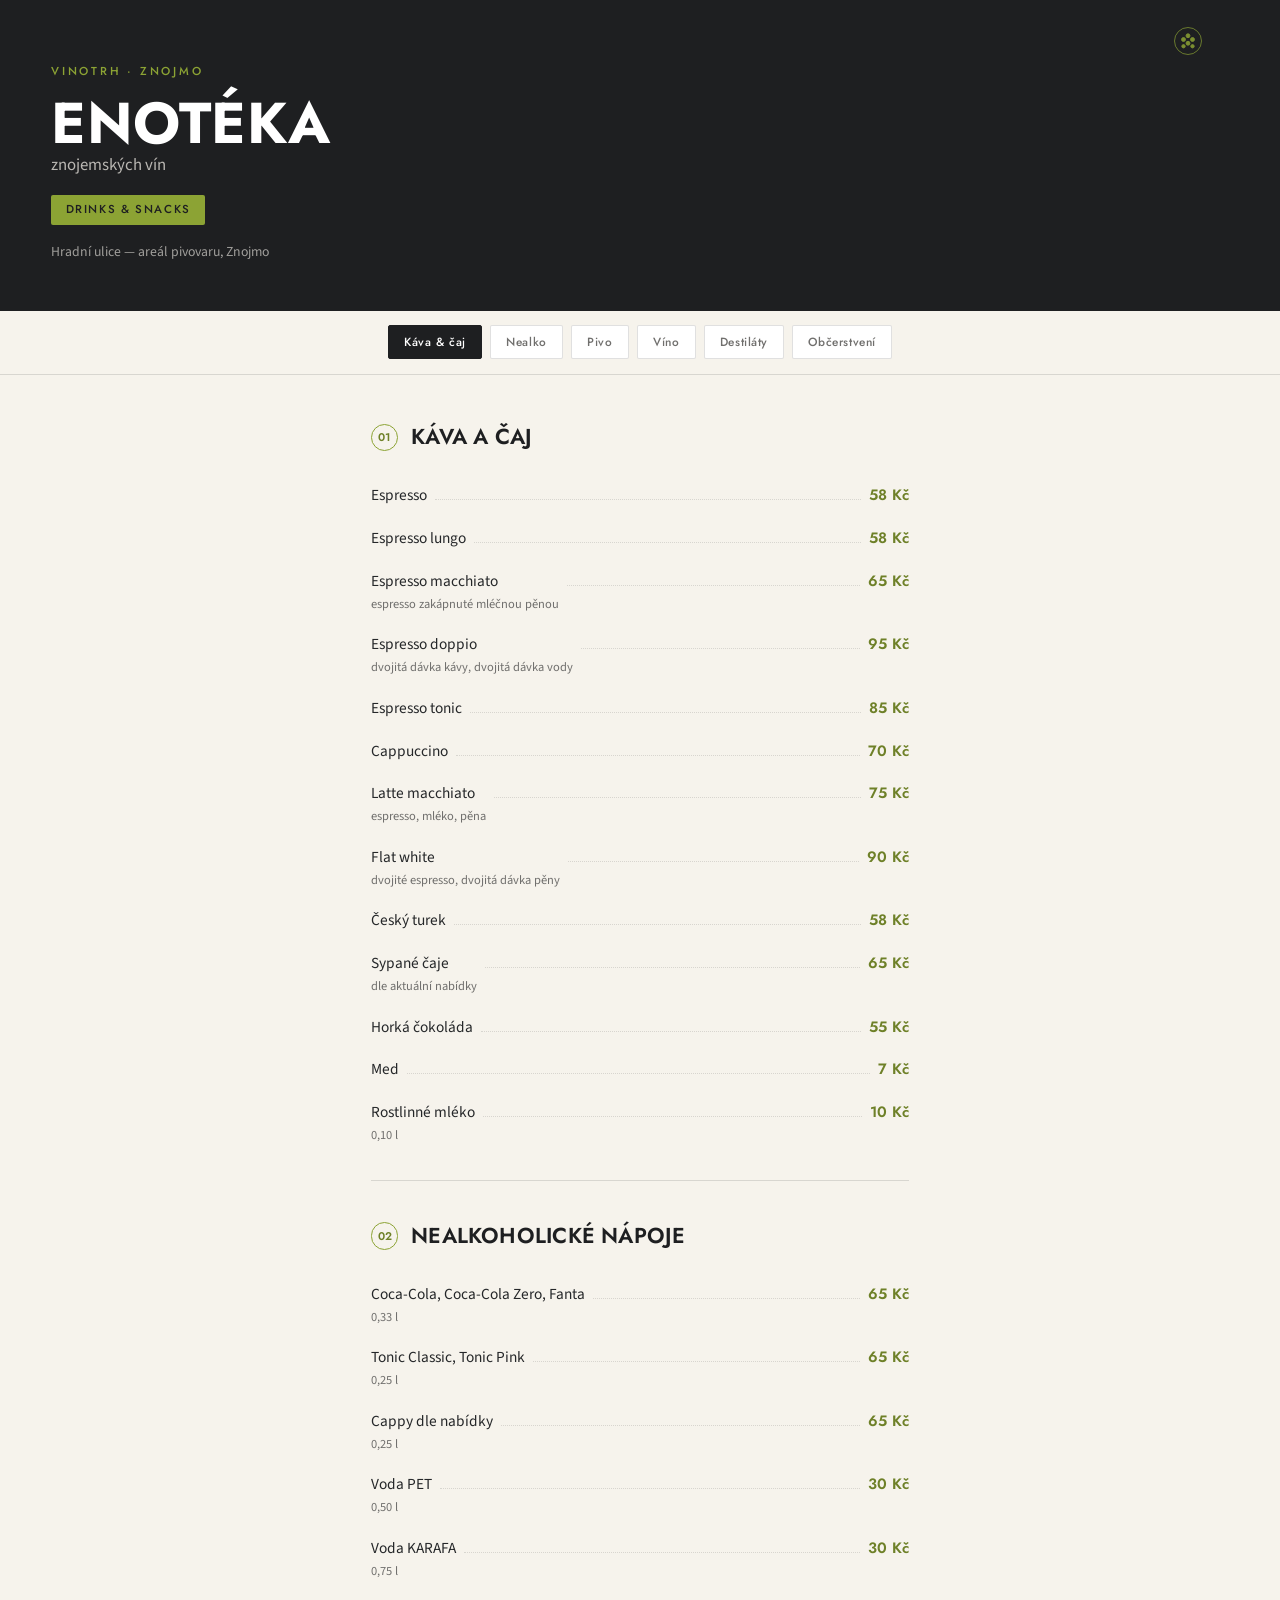
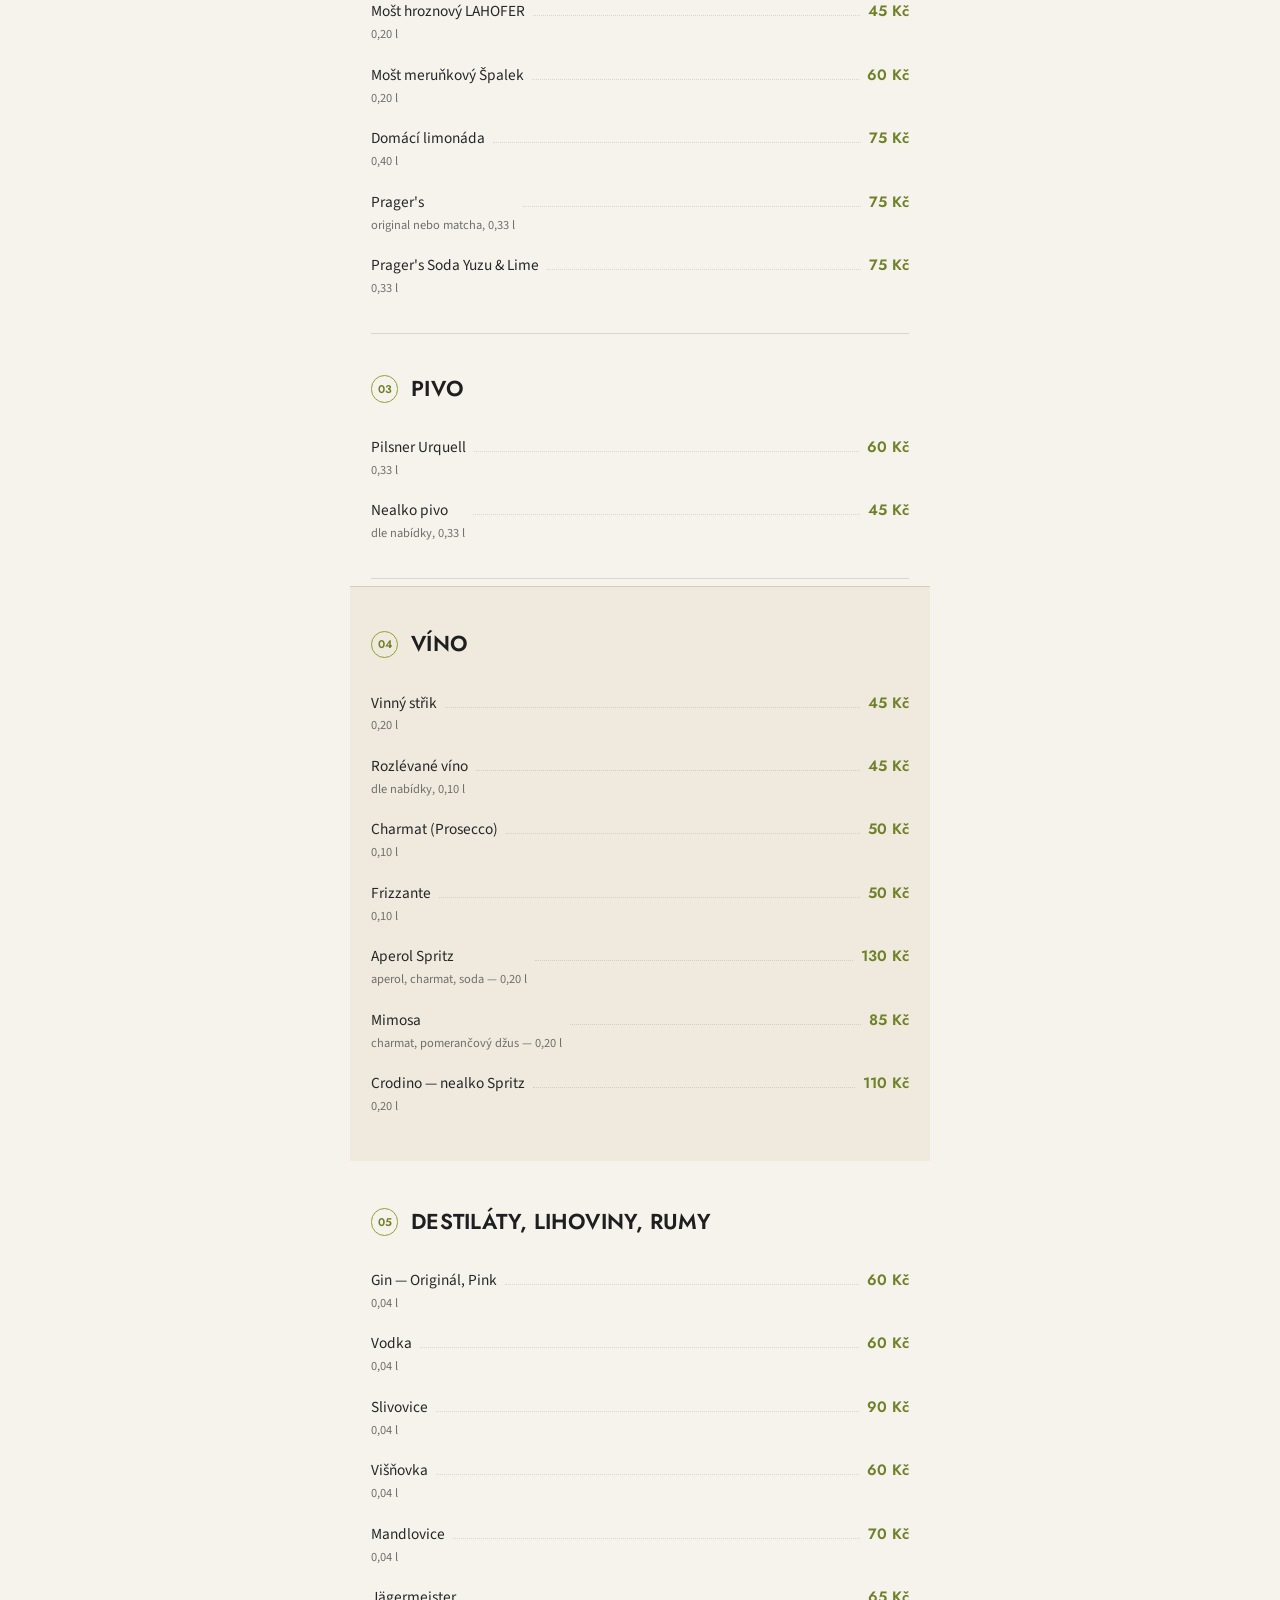
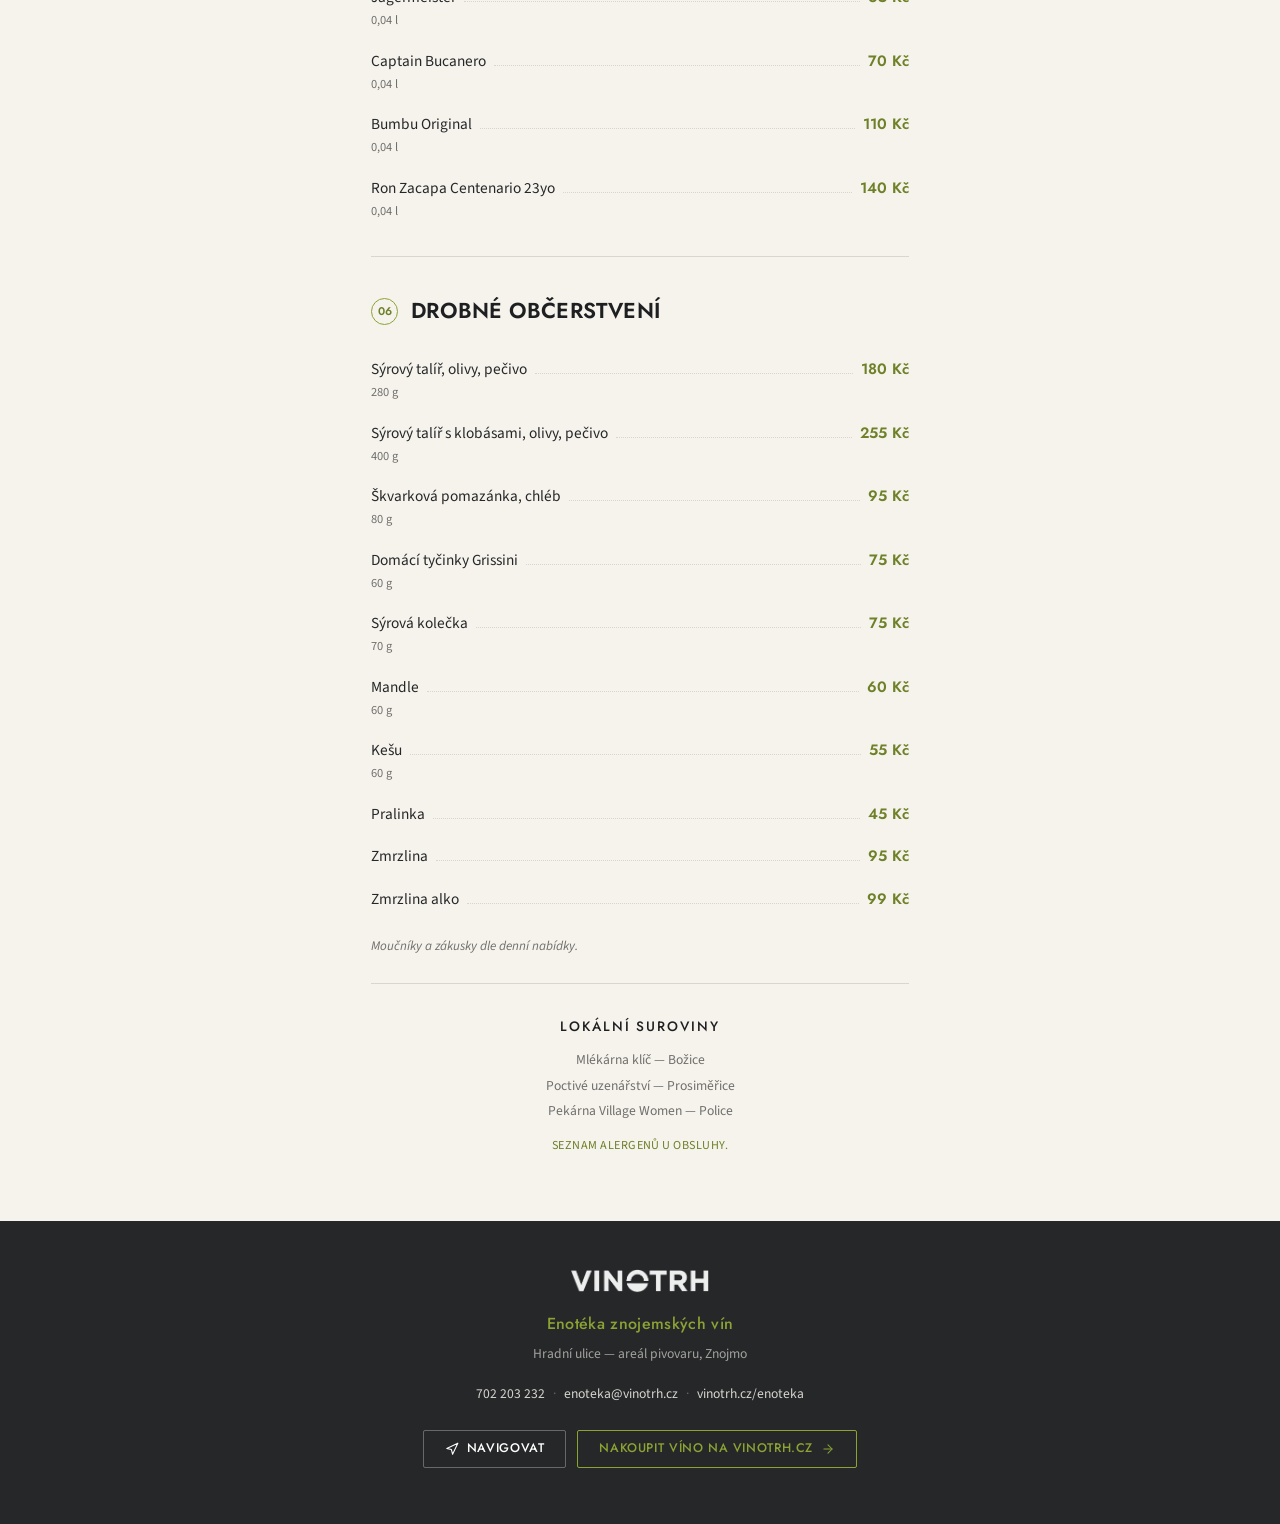
==== index.html @ 93ed8f43 "Initial commit — Enotéka znojemských vín digital menu Mobile-first QR-code menu page for Enotéka zno" ====
<!DOCTYPE html>
<html lang="cs">
<head>
  <meta charset="UTF-8" />
  <meta name="viewport" content="width=device-width, initial-scale=1.0, viewport-fit=cover" />
  <title>Enotéka znojemských vín — Nápojový lístek</title>
  <meta name="description" content="Digitální nápojový lístek Enotéky znojemských vín — Hradní ulice, areál pivovaru, Znojmo. Káva, víno, pivo, destiláty a drobné občerstvení." />
  <meta name="theme-color" content="#3D1A1A" />

  <link rel="preconnect" href="https://fonts.googleapis.com" />
  <link rel="preconnect" href="https://fonts.gstatic.com" crossorigin />
  <link href="https://fonts.googleapis.com/css2?family=Jost:wght@400;500;600;700&family=Source+Sans+3:wght@400;600;700&display=swap" rel="stylesheet" />

  <link rel="stylesheet" href="assets/css/style.css" />
</head>

<body>

  <!-- HEADER -->
  <header class="menu-header">
    <div class="menu-header__inner">
      <p class="menu-header__eyebrow">Vinotrh · Znojmo</p>
      <h1 class="menu-header__title">Enotéka<small>znojemských vín</small></h1>
      <span class="menu-header__tag">Drinks &amp; Snacks</span>
      <p class="menu-header__place">Hradní ulice — areál pivovaru, Znojmo</p>
    </div>
    <svg class="menu-header__mark" viewBox="0 0 40 40" aria-hidden="true">
      <circle cx="20" cy="20" r="18"/>
      <circle class="berry" cx="20" cy="13" r="2.6"/>
      <circle class="berry" cx="14" cy="18" r="2.6"/>
      <circle class="berry" cx="26" cy="18" r="2.6"/>
      <circle class="berry" cx="20" cy="23" r="2.6"/>
      <circle class="berry" cx="14" cy="27" r="2.2"/>
      <circle class="berry" cx="26" cy="27" r="2.2"/>
    </svg>
  </header>

  <!-- QUICK NAV -->
  <div class="quicknav-wrap">
    <nav class="quicknav" id="quicknav" aria-label="Kategorie lístku">
      <a href="#kava">Káva &amp; čaj</a>
      <a href="#nealko">Nealko</a>
      <a href="#pivo">Pivo</a>
      <a href="#vino">Víno</a>
      <a href="#destilaty">Destiláty</a>
      <a href="#obcerstveni">Občerstvení</a>
    </nav>
  </div>

  <main class="menu-main">

    <!-- KÁVA A ČAJ -->
    <section class="menu-cat" id="kava">
      <h2 class="menu-cat__title"><span class="menu-cat__num">01</span>Káva a čaj</h2>
      <ul class="menu-list">
        <li class="menu-item">
          <span class="menu-item__name">Espresso</span>
          <span class="menu-item__dots"></span>
          <span class="menu-item__price">58 Kč</span>
        </li>
        <li class="menu-item">
          <span class="menu-item__name">Espresso lungo</span>
          <span class="menu-item__dots"></span>
          <span class="menu-item__price">58 Kč</span>
        </li>
        <li class="menu-item">
          <span class="menu-item__name">Espresso macchiato<em>espresso zakápnuté mléčnou pěnou</em></span>
          <span class="menu-item__dots"></span>
          <span class="menu-item__price">65 Kč</span>
        </li>
        <li class="menu-item">
          <span class="menu-item__name">Espresso doppio<em>dvojitá dávka kávy, dvojitá dávka vody</em></span>
          <span class="menu-item__dots"></span>
          <span class="menu-item__price">95 Kč</span>
        </li>
        <li class="menu-item">
          <span class="menu-item__name">Espresso tonic</span>
          <span class="menu-item__dots"></span>
          <span class="menu-item__price">85 Kč</span>
        </li>
        <li class="menu-item">
          <span class="menu-item__name">Cappuccino</span>
          <span class="menu-item__dots"></span>
          <span class="menu-item__price">70 Kč</span>
        </li>
        <li class="menu-item">
          <span class="menu-item__name">Latte macchiato<em>espresso, mléko, pěna</em></span>
          <span class="menu-item__dots"></span>
          <span class="menu-item__price">75 Kč</span>
        </li>
        <li class="menu-item">
          <span class="menu-item__name">Flat white<em>dvojité espresso, dvojitá dávka pěny</em></span>
          <span class="menu-item__dots"></span>
          <span class="menu-item__price">90 Kč</span>
        </li>
        <li class="menu-item">
          <span class="menu-item__name">Český turek</span>
          <span class="menu-item__dots"></span>
          <span class="menu-item__price">58 Kč</span>
        </li>
        <li class="menu-item">
          <span class="menu-item__name">Sypané čaje <em>dle aktuální nabídky</em></span>
          <span class="menu-item__dots"></span>
          <span class="menu-item__price">65 Kč</span>
        </li>
        <li class="menu-item">
          <span class="menu-item__name">Horká čokoláda</span>
          <span class="menu-item__dots"></span>
          <span class="menu-item__price">55 Kč</span>
        </li>
        <li class="menu-item">
          <span class="menu-item__name">Med</span>
          <span class="menu-item__dots"></span>
          <span class="menu-item__price">7 Kč</span>
        </li>
        <li class="menu-item">
          <span class="menu-item__name">Rostlinné mléko <em>0,10 l</em></span>
          <span class="menu-item__dots"></span>
          <span class="menu-item__price">10 Kč</span>
        </li>
      </ul>
    </section>

    <!-- NEALKOHOLICKÉ NÁPOJE -->
    <section class="menu-cat" id="nealko">
      <h2 class="menu-cat__title"><span class="menu-cat__num">02</span>Nealkoholické nápoje</h2>
      <ul class="menu-list">
        <li class="menu-item">
          <span class="menu-item__name">Coca-Cola, Coca-Cola Zero, Fanta <em>0,33 l</em></span>
          <span class="menu-item__dots"></span>
          <span class="menu-item__price">65 Kč</span>
        </li>
        <li class="menu-item">
          <span class="menu-item__name">Tonic Classic, Tonic Pink <em>0,25 l</em></span>
          <span class="menu-item__dots"></span>
          <span class="menu-item__price">65 Kč</span>
        </li>
        <li class="menu-item">
          <span class="menu-item__name">Cappy dle nabídky <em>0,25 l</em></span>
          <span class="menu-item__dots"></span>
          <span class="menu-item__price">65 Kč</span>
        </li>
        <li class="menu-item">
          <span class="menu-item__name">Voda PET <em>0,50 l</em></span>
          <span class="menu-item__dots"></span>
          <span class="menu-item__price">30 Kč</span>
        </li>
        <li class="menu-item">
          <span class="menu-item__name">Voda KARAFA <em>0,75 l</em></span>
          <span class="menu-item__dots"></span>
          <span class="menu-item__price">30 Kč</span>
        </li>
        <li class="menu-item">
          <span class="menu-item__name">Mošt hroznový LAHOFER <em>0,20 l</em></span>
          <span class="menu-item__dots"></span>
          <span class="menu-item__price">45 Kč</span>
        </li>
        <li class="menu-item">
          <span class="menu-item__name">Mošt meruňkový Špalek <em>0,20 l</em></span>
          <span class="menu-item__dots"></span>
          <span class="menu-item__price">60 Kč</span>
        </li>
        <li class="menu-item">
          <span class="menu-item__name">Domácí limonáda <em>0,40 l</em></span>
          <span class="menu-item__dots"></span>
          <span class="menu-item__price">75 Kč</span>
        </li>
        <li class="menu-item">
          <span class="menu-item__name">Prager's <em>original nebo matcha, 0,33 l</em></span>
          <span class="menu-item__dots"></span>
          <span class="menu-item__price">75 Kč</span>
        </li>
        <li class="menu-item">
          <span class="menu-item__name">Prager's Soda Yuzu &amp; Lime <em>0,33 l</em></span>
          <span class="menu-item__dots"></span>
          <span class="menu-item__price">75 Kč</span>
        </li>
      </ul>
    </section>

    <!-- PIVO -->
    <section class="menu-cat" id="pivo">
      <h2 class="menu-cat__title"><span class="menu-cat__num">03</span>Pivo</h2>
      <ul class="menu-list">
        <li class="menu-item">
          <span class="menu-item__name">Pilsner Urquell <em>0,33 l</em></span>
          <span class="menu-item__dots"></span>
          <span class="menu-item__price">60 Kč</span>
        </li>
        <li class="menu-item">
          <span class="menu-item__name">Nealko pivo <em>dle nabídky, 0,33 l</em></span>
          <span class="menu-item__dots"></span>
          <span class="menu-item__price">45 Kč</span>
        </li>
      </ul>
    </section>

    <!-- VÍNO -->
    <section class="menu-cat menu-cat--wine" id="vino">
      <h2 class="menu-cat__title"><span class="menu-cat__num">04</span>Víno</h2>
      <ul class="menu-list">
        <li class="menu-item">
          <span class="menu-item__name">Vinný střik <em>0,20 l</em></span>
          <span class="menu-item__dots"></span>
          <span class="menu-item__price">45 Kč</span>
        </li>
        <li class="menu-item">
          <span class="menu-item__name">Rozlévané víno <em>dle nabídky, 0,10 l</em></span>
          <span class="menu-item__dots"></span>
          <span class="menu-item__price">45 Kč</span>
        </li>
        <li class="menu-item">
          <span class="menu-item__name">Charmat (Prosecco) <em>0,10 l</em></span>
          <span class="menu-item__dots"></span>
          <span class="menu-item__price">50 Kč</span>
        </li>
        <li class="menu-item">
          <span class="menu-item__name">Frizzante <em>0,10 l</em></span>
          <span class="menu-item__dots"></span>
          <span class="menu-item__price">50 Kč</span>
        </li>
        <li class="menu-item">
          <span class="menu-item__name">Aperol Spritz <em>aperol, charmat, soda — 0,20 l</em></span>
          <span class="menu-item__dots"></span>
          <span class="menu-item__price">130 Kč</span>
        </li>
        <li class="menu-item">
          <span class="menu-item__name">Mimosa <em>charmat, pomerančový džus — 0,20 l</em></span>
          <span class="menu-item__dots"></span>
          <span class="menu-item__price">85 Kč</span>
        </li>
        <li class="menu-item">
          <span class="menu-item__name">Crodino — nealko Spritz <em>0,20 l</em></span>
          <span class="menu-item__dots"></span>
          <span class="menu-item__price">110 Kč</span>
        </li>
      </ul>
    </section>

    <!-- DESTILÁTY -->
    <section class="menu-cat" id="destilaty">
      <h2 class="menu-cat__title"><span class="menu-cat__num">05</span>Destiláty, lihoviny, rumy</h2>
      <ul class="menu-list">
        <li class="menu-item">
          <span class="menu-item__name">Gin — Originál, Pink <em>0,04 l</em></span>
          <span class="menu-item__dots"></span>
          <span class="menu-item__price">60 Kč</span>
        </li>
        <li class="menu-item">
          <span class="menu-item__name">Vodka <em>0,04 l</em></span>
          <span class="menu-item__dots"></span>
          <span class="menu-item__price">60 Kč</span>
        </li>
        <li class="menu-item">
          <span class="menu-item__name">Slivovice <em>0,04 l</em></span>
          <span class="menu-item__dots"></span>
          <span class="menu-item__price">90 Kč</span>
        </li>
        <li class="menu-item">
          <span class="menu-item__name">Višňovka <em>0,04 l</em></span>
          <span class="menu-item__dots"></span>
          <span class="menu-item__price">60 Kč</span>
        </li>
        <li class="menu-item">
          <span class="menu-item__name">Mandlovice <em>0,04 l</em></span>
          <span class="menu-item__dots"></span>
          <span class="menu-item__price">70 Kč</span>
        </li>
        <li class="menu-item">
          <span class="menu-item__name">Jägermeister <em>0,04 l</em></span>
          <span class="menu-item__dots"></span>
          <span class="menu-item__price">65 Kč</span>
        </li>
        <li class="menu-item">
          <span class="menu-item__name">Captain Bucanero <em>0,04 l</em></span>
          <span class="menu-item__dots"></span>
          <span class="menu-item__price">70 Kč</span>
        </li>
        <li class="menu-item">
          <span class="menu-item__name">Bumbu Original <em>0,04 l</em></span>
          <span class="menu-item__dots"></span>
          <span class="menu-item__price">110 Kč</span>
        </li>
        <li class="menu-item">
          <span class="menu-item__name">Ron Zacapa Centenario 23yo <em>0,04 l</em></span>
          <span class="menu-item__dots"></span>
          <span class="menu-item__price">140 Kč</span>
        </li>
      </ul>
    </section>

    <!-- DROBNÉ OBČERSTVENÍ -->
    <section class="menu-cat" id="obcerstveni">
      <h2 class="menu-cat__title"><span class="menu-cat__num">06</span>Drobné občerstvení</h2>
      <ul class="menu-list">
        <li class="menu-item">
          <span class="menu-item__name">Sýrový talíř, olivy, pečivo <em>280 g</em></span>
          <span class="menu-item__dots"></span>
          <span class="menu-item__price">180 Kč</span>
        </li>
        <li class="menu-item">
          <span class="menu-item__name">Sýrový talíř s klobásami, olivy, pečivo <em>400 g</em></span>
          <span class="menu-item__dots"></span>
          <span class="menu-item__price">255 Kč</span>
        </li>
        <li class="menu-item">
          <span class="menu-item__name">Škvarková pomazánka, chléb <em>80 g</em></span>
          <span class="menu-item__dots"></span>
          <span class="menu-item__price">95 Kč</span>
        </li>
        <li class="menu-item">
          <span class="menu-item__name">Domácí tyčinky Grissini <em>60 g</em></span>
          <span class="menu-item__dots"></span>
          <span class="menu-item__price">75 Kč</span>
        </li>
        <li class="menu-item">
          <span class="menu-item__name">Sýrová kolečka <em>70 g</em></span>
          <span class="menu-item__dots"></span>
          <span class="menu-item__price">75 Kč</span>
        </li>
        <li class="menu-item">
          <span class="menu-item__name">Mandle <em>60 g</em></span>
          <span class="menu-item__dots"></span>
          <span class="menu-item__price">60 Kč</span>
        </li>
        <li class="menu-item">
          <span class="menu-item__name">Kešu <em>60 g</em></span>
          <span class="menu-item__dots"></span>
          <span class="menu-item__price">55 Kč</span>
        </li>
        <li class="menu-item">
          <span class="menu-item__name">Pralinka</span>
          <span class="menu-item__dots"></span>
          <span class="menu-item__price">45 Kč</span>
        </li>
        <li class="menu-item">
          <span class="menu-item__name">Zmrzlina</span>
          <span class="menu-item__dots"></span>
          <span class="menu-item__price">95 Kč</span>
        </li>
        <li class="menu-item">
          <span class="menu-item__name">Zmrzlina alko</span>
          <span class="menu-item__dots"></span>
          <span class="menu-item__price">99 Kč</span>
        </li>
      </ul>
      <p class="menu-note">Moučníky a zákusky dle denní nabídky.</p>
    </section>

    <!-- LOKÁLNÍ SUROVINY -->
    <section class="menu-local">
      <h3>Lokální suroviny</h3>
      <ul>
        <li>Mlékárna klíč — Božice</li>
        <li>Poctivé uzenářství — Prosiměřice</li>
        <li>Pekárna Village Women — Police</li>
      </ul>
      <p class="menu-allergen">Seznam alergenů u obsluhy.</p>
    </section>

  </main>

  <!-- FOOTER -->
  <footer class="menu-footer">
    <a href="https://www.vinotrh.cz" target="_blank" rel="noopener" aria-label="Přejít na Vinotrh.cz">
      <img class="menu-footer__logo" src="assets/images/logo/vinotrh_logo.png" alt="Vinotrh" />
    </a>
    <p class="menu-footer__name">Enotéka znojemských vín</p>
    <address class="menu-footer__address">
      Hradní ulice — areál pivovaru, Znojmo
    </address>
    <div class="menu-footer__contact">
      <a href="tel:+420702203232">702 203 232</a>
      <span aria-hidden="true">·</span>
      <a href="mailto:enoteka@vinotrh.cz">enoteka@vinotrh.cz</a>
      <span aria-hidden="true">·</span>
      <a href="https://www.vinotrh.cz/enoteka" target="_blank" rel="noopener">vinotrh.cz/enoteka</a>
    </div>
    <div class="menu-footer__actions">
      <a class="menu-footer__nav" href="https://www.google.com/maps/dir/?api=1&destination=Hradn%C3%AD+ulice%2C+are%C3%A1l+pivovaru%2C+Znojmo" target="_blank" rel="noopener">
        <svg viewBox="0 0 24 24" fill="none" stroke="currentColor" stroke-width="1.8" stroke-linecap="round" stroke-linejoin="round" width="14" height="14">
          <polygon points="3 11 22 2 13 21 11 13 3 11"/>
        </svg>
        Navigovat
      </a>
      <a class="menu-footer__nav menu-footer__nav--ghost" href="https://www.vinotrh.cz" target="_blank" rel="noopener">
        Nakoupit víno na Vinotrh.cz
        <svg viewBox="0 0 24 24" fill="none" stroke="currentColor" stroke-width="1.8" stroke-linecap="round" stroke-linejoin="round" width="14" height="14">
          <line x1="5" y1="12" x2="19" y2="12"/>
          <polyline points="12 5 19 12 12 19"/>
        </svg>
      </a>
    </div>
  </footer>

  <script src="assets/js/main.js"></script>
</body>
</html>
---- assets/css/style.css ----
/* === ENOTÉKA ZNOJEMSKÝCH VÍN — Digitální nápojový lístek (QR menu) ===
   Paleta a typografie vychází z vinotrh.cz/enoteka: černá + krémová + olivová,
   wordmark font Jost (VINOTRH logo), tělový font Source Sans 3 (skutečný font webu). */

:root {
  --color-black:      #1E1F21;
  --color-black-soft: #252729;
  --color-olive:      #8CA334;
  --color-olive-dark: #6E8028;
  --color-cream:      #F6F3EC;
  --color-cream-deep: #EFEADD;
  --color-white:      #FFFFFF;
  --color-text:       #252729;
  --color-text-light: #706F6D;
  --color-rule:       rgba(37,39,41,0.14);

  --font-display: 'Jost', system-ui, sans-serif;
  --font-body:    'Source Sans 3', system-ui, sans-serif;
}

*, *::before, *::after { box-sizing: border-box; margin: 0; padding: 0; }

html { scroll-behavior: smooth; }

body {
  font-family: var(--font-body);
  color: var(--color-text);
  background: var(--color-cream);
  line-height: 1.5;
  -webkit-font-smoothing: antialiased;
  padding-bottom: env(safe-area-inset-bottom);
}

img { display: block; max-width: 100%; }
a { color: inherit; text-decoration: none; }

/* === HEADER === */
.menu-header {
  position: relative;
  background: var(--color-black);
  color: var(--color-cream);
  padding: 2.8rem 6% 2.4rem;
  overflow: hidden;
}

.menu-header__inner { position: relative; z-index: 1; max-width: 40rem; }

.menu-header__eyebrow {
  display: inline-flex;
  align-items: center;
  gap: 0.5rem;
  font-family: var(--font-display);
  font-size: 0.72rem;
  font-weight: 500;
  letter-spacing: 0.24em;
  text-transform: uppercase;
  color: var(--color-olive);
  margin-bottom: 1.1rem;
}

.menu-header__title {
  font-family: var(--font-display);
  font-weight: 700;
  font-size: clamp(2.5rem, 12vw, 3.6rem);
  line-height: 0.92;
  letter-spacing: 0.01em;
  text-transform: uppercase;
  color: var(--color-white);
}

.menu-header__title small {
  display: block;
  font-family: var(--font-body);
  font-weight: 400;
  font-size: 1.05rem;
  text-transform: none;
  letter-spacing: 0;
  color: rgba(246,243,236,0.72);
  margin-top: 0.5rem;
}

.menu-header__tag {
  display: inline-block;
  margin-top: 1.3rem;
  font-family: var(--font-display);
  font-size: 0.72rem;
  font-weight: 500;
  letter-spacing: 0.14em;
  text-transform: uppercase;
  color: var(--color-black);
  background: var(--color-olive);
  padding: 0.4rem 0.9rem;
  border-radius: 2px;
}

.menu-header__place {
  margin-top: 1.1rem;
  font-size: 0.86rem;
  color: rgba(246,243,236,0.6);
  max-width: 22rem;
}

.menu-header__mark {
  position: absolute;
  top: 1.6rem;
  right: 6%;
  width: 30px;
  height: 30px;
  z-index: 1;
}

.menu-header__mark circle { fill: none; stroke: var(--color-olive); stroke-width: 1.3; opacity: 0.7; }
.menu-header__mark .berry { fill: var(--color-olive); opacity: 0.85; }

/* === QUICK NAV === */
.quicknav-wrap {
  position: sticky;
  top: 0;
  z-index: 20;
  background: var(--color-cream);
  border-bottom: 1px solid var(--color-rule);
}

.quicknav-wrap::after {
  content: '';
  position: absolute;
  top: 0; right: 0; bottom: 0;
  width: 2.6rem;
  background: linear-gradient(to right, rgba(246,243,236,0) 0%, var(--color-cream) 82%);
  pointer-events: none;
}

.quicknav {
  display: flex;
  gap: 0.5rem;
  overflow-x: auto;
  -webkit-overflow-scrolling: touch;
  scrollbar-width: none;
  padding: 0.8rem 6%;
}

.quicknav::-webkit-scrollbar { display: none; }

.quicknav a {
  flex: 0 0 auto;
  font-family: var(--font-display);
  font-size: 0.74rem;
  font-weight: 500;
  letter-spacing: 0.05em;
  color: var(--color-text-light);
  background: var(--color-white);
  border: 1px solid var(--color-rule);
  border-radius: 2px;
  padding: 0.44rem 0.95rem;
  white-space: nowrap;
  transition: background 0.25s ease, color 0.25s ease, border-color 0.25s ease;
}

.quicknav a.is-active,
.quicknav a:active {
  background: var(--color-black);
  border-color: var(--color-black);
  color: var(--color-white);
}

/* === MAIN / CATEGORIES === */
.menu-main {
  position: relative;
  z-index: 1;
  max-width: 40rem;
  margin: 0 auto;
  padding: 0.5rem 6% 1rem;
}

.menu-cat {
  padding: 2.4rem 0 1.6rem;
  border-bottom: 1px solid var(--color-rule);
  scroll-margin-top: 3.6rem;
}

.menu-cat--wine {
  margin: 0.4rem -6%;
  padding: 2.4rem 6% 2rem;
  background: var(--color-cream-deep);
  border-bottom: none;
  border-top: 1px solid var(--color-rule);
}

.menu-cat__title {
  display: flex;
  align-items: center;
  gap: 0.8rem;
  font-family: var(--font-display);
  font-weight: 600;
  font-size: 1.35rem;
  letter-spacing: 0.01em;
  text-transform: uppercase;
  color: var(--color-black);
  margin-bottom: 1.3rem;
}

.menu-cat__num {
  font-family: var(--font-display);
  font-size: 0.7rem;
  font-weight: 600;
  letter-spacing: 0.02em;
  color: var(--color-olive-dark);
  border: 1px solid var(--color-olive);
  border-radius: 50%;
  width: 1.7rem;
  height: 1.7rem;
  display: inline-flex;
  align-items: center;
  justify-content: center;
  flex-shrink: 0;
}

.menu-list { list-style: none; }

.menu-item {
  display: flex;
  align-items: baseline;
  gap: 0.5rem;
  padding: 0.62rem 0;
}

.menu-item__name {
  font-size: 0.96rem;
  font-weight: 400;
  color: var(--color-text);
}

.menu-item__name em {
  display: block;
  font-style: normal;
  font-size: 0.78rem;
  color: var(--color-text-light);
  margin-top: 0.12rem;
}

.menu-item__dots {
  flex: 1 1 auto;
  border-bottom: 1.5px dotted var(--color-rule);
  margin-bottom: 0.3rem;
  min-width: 0.75rem;
}

.menu-item__price {
  font-family: var(--font-display);
  font-weight: 600;
  font-size: 0.94rem;
  color: var(--color-olive-dark);
  white-space: nowrap;
}

.menu-note {
  margin-top: 1rem;
  font-size: 0.82rem;
  font-style: italic;
  color: var(--color-text-light);
}

/* === LOCAL SOURCING === */
.menu-local {
  padding: 2rem 0 2.6rem;
  text-align: center;
}

.menu-local h3 {
  font-family: var(--font-display);
  font-weight: 500;
  font-size: 0.85rem;
  letter-spacing: 0.14em;
  text-transform: uppercase;
  color: var(--color-black);
  margin-bottom: 0.9rem;
}

.menu-local ul {
  list-style: none;
  font-size: 0.85rem;
  color: var(--color-text-light);
  display: flex;
  flex-direction: column;
  gap: 0.3rem;
  margin-bottom: 1rem;
}

.menu-allergen {
  font-size: 0.76rem;
  letter-spacing: 0.04em;
  text-transform: uppercase;
  color: var(--color-olive-dark);
}

/* === FOOTER === */
.menu-footer {
  background: var(--color-black-soft);
  color: var(--color-cream);
  text-align: center;
  padding: 3rem 6% 3.5rem;
}

.menu-footer__logo {
  height: 24px;
  margin: 0 auto 1.2rem;
  filter: brightness(0) invert(1);
  opacity: 0.92;
}

.menu-footer__name {
  font-family: var(--font-display);
  font-weight: 500;
  letter-spacing: 0.02em;
  font-size: 1rem;
  color: var(--color-olive);
  margin-bottom: 0.5rem;
}

.menu-footer__address {
  font-style: normal;
  font-size: 0.85rem;
  color: rgba(246,243,236,0.6);
  margin-bottom: 1.2rem;
}

.menu-footer__contact {
  display: flex;
  flex-wrap: wrap;
  justify-content: center;
  gap: 0.5rem;
  font-size: 0.85rem;
  color: rgba(246,243,236,0.85);
  margin-bottom: 1.6rem;
}

.menu-footer__contact a:hover { color: var(--color-olive); }
.menu-footer__contact span { color: rgba(246,243,236,0.3); }

.menu-footer__actions {
  display: flex;
  flex-wrap: wrap;
  justify-content: center;
  gap: 0.7rem;
}

.menu-footer__nav {
  display: inline-flex;
  align-items: center;
  gap: 0.5rem;
  border: 1px solid rgba(255,255,255,0.3);
  border-radius: 2px;
  padding: 0.55rem 1.3rem;
  font-family: var(--font-display);
  font-size: 0.78rem;
  font-weight: 500;
  letter-spacing: 0.05em;
  text-transform: uppercase;
  color: var(--color-white);
  transition: background 0.25s ease, border-color 0.25s ease, color 0.25s ease;
}

.menu-footer__nav:hover {
  background: var(--color-olive);
  border-color: var(--color-olive);
  color: var(--color-black);
}

.menu-footer__nav--ghost {
  border-color: var(--color-olive);
  color: var(--color-olive);
}

.menu-footer__nav--ghost:hover {
  background: var(--color-olive);
  color: var(--color-black);
}

/* === RESPONSIVE — larger screens (secondary; primary target is mobile) === */
@media (min-width: 640px) {
  .menu-header { padding: 3.6rem 4% 3rem; }
  .quicknav { padding: 0.9rem 4%; justify-content: center; }
  .menu-main { padding: 0.5rem 4% 1.5rem; }
  .menu-cat--wine { margin: 0.4rem -4%; padding: 2.6rem 4% 2.2rem; }
}
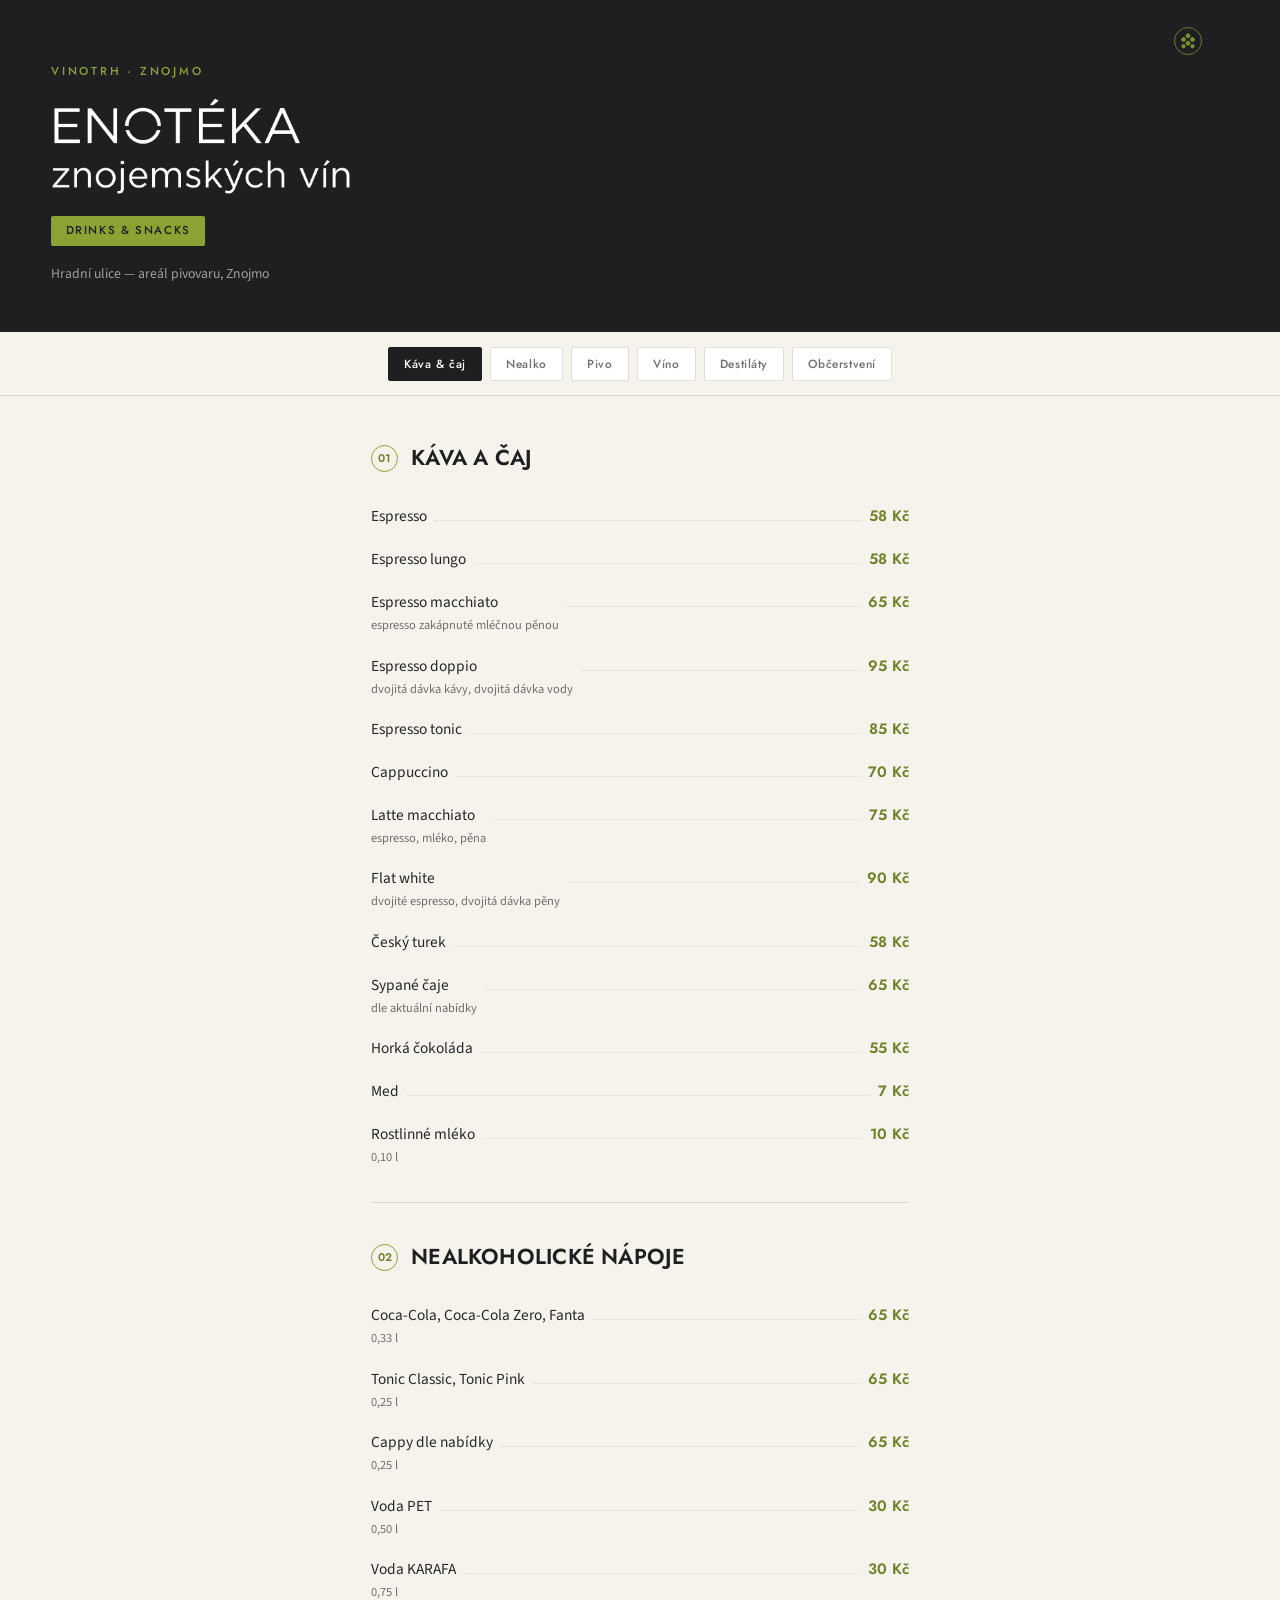
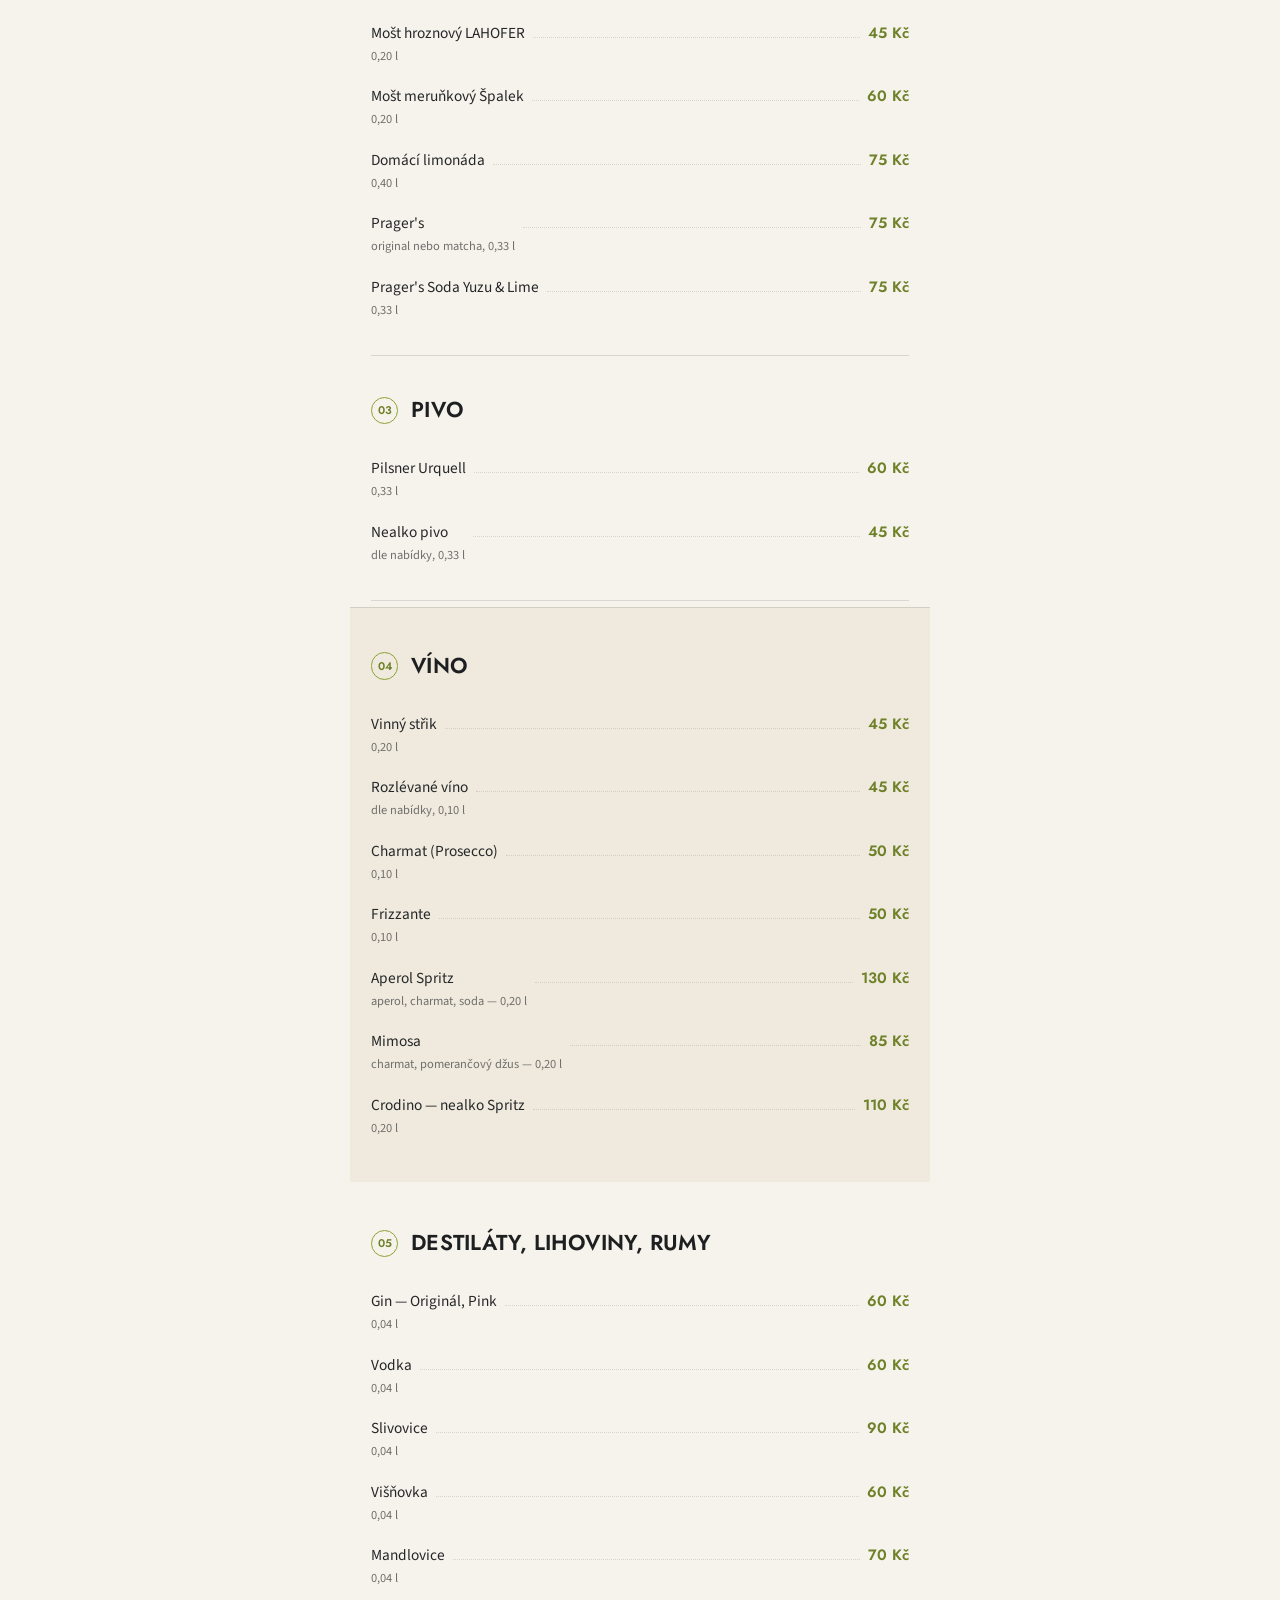
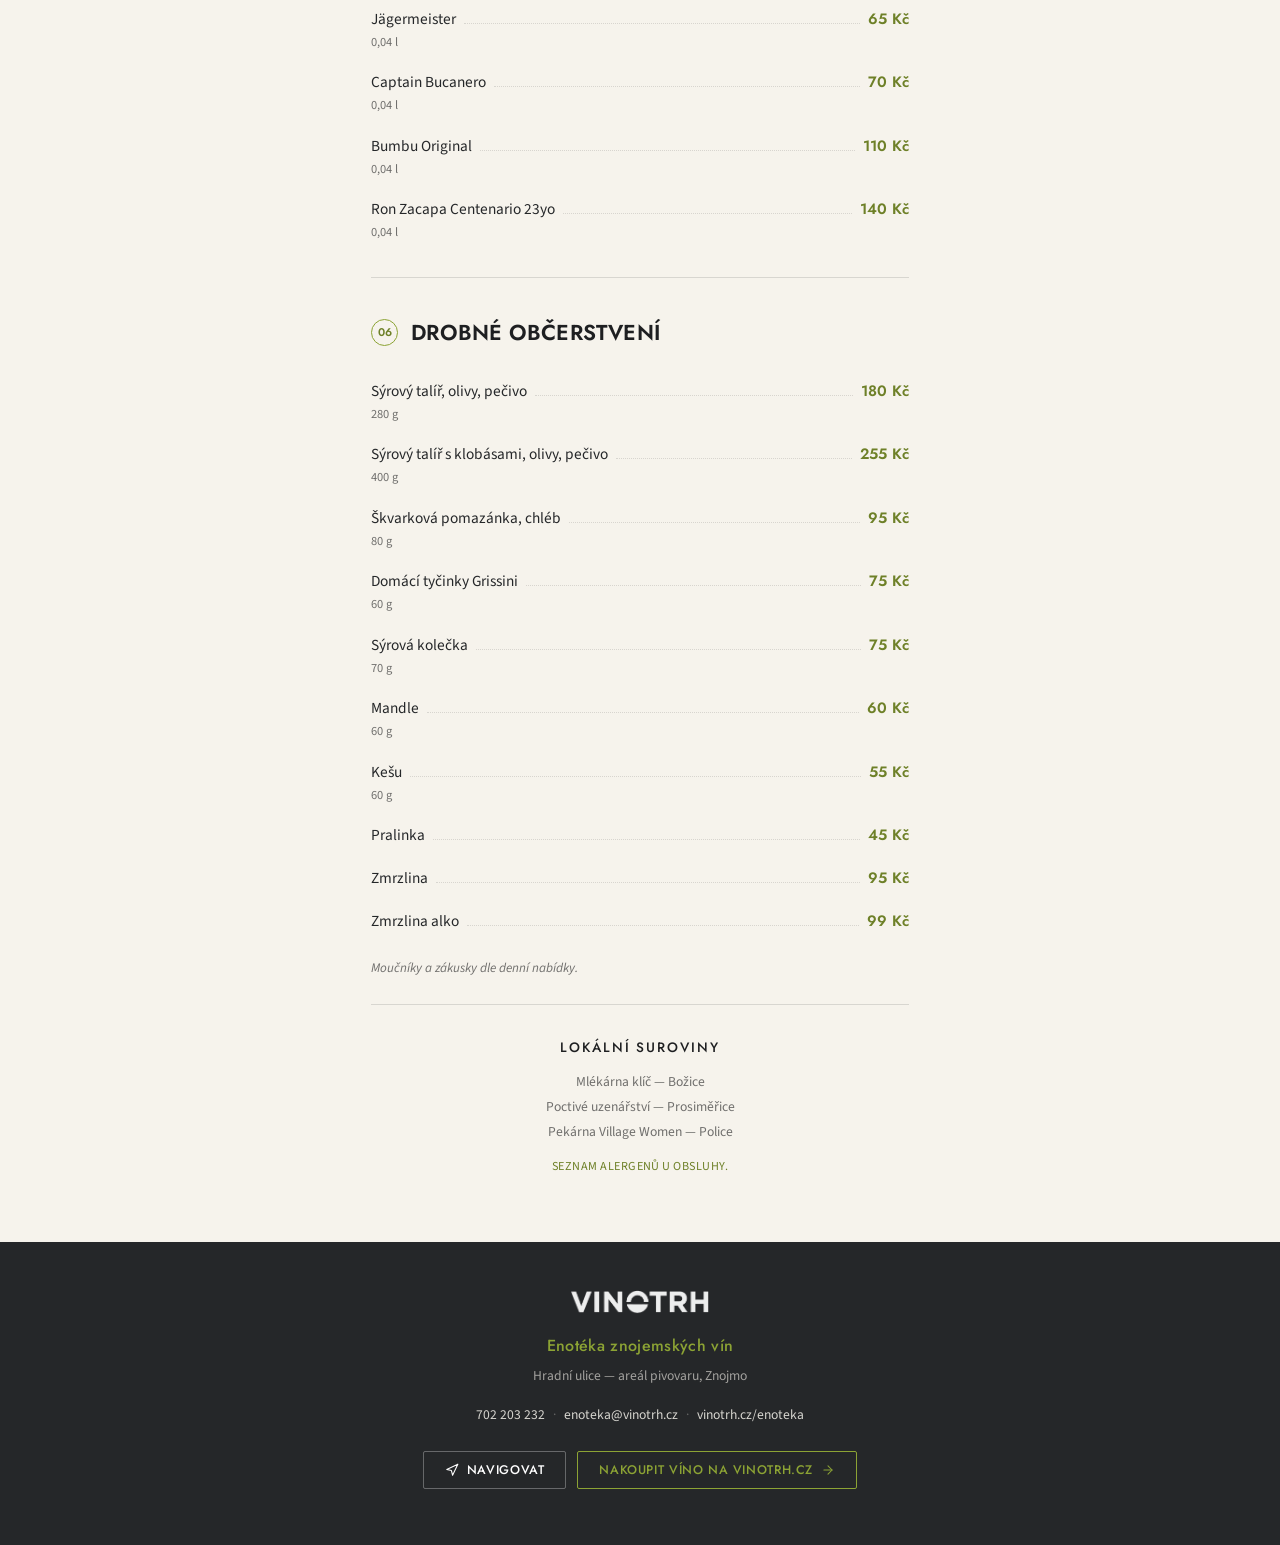
==== commit ac0b1e9c: "Replace header wordmark with real Enotéka logo Extract the vector wordmark from the supplied brand P" ====
--- a/index.html
+++ b/index.html
@@ -20,7 +20,9 @@
   <header class="menu-header">
     <div class="menu-header__inner">
       <p class="menu-header__eyebrow">Vinotrh · Znojmo</p>
-      <h1 class="menu-header__title">Enotéka<small>znojemských vín</small></h1>
+      <h1 class="menu-header__title">
+        <img class="menu-header__logo" src="assets/images/logo/enoteka-logo.png" alt="Enotéka znojemských vín" />
+      </h1>
       <span class="menu-header__tag">Drinks &amp; Snacks</span>
       <p class="menu-header__place">Hradní ulice — areál pivovaru, Znojmo</p>
     </div>
--- a/assets/css/style.css
+++ b/assets/css/style.css
@@ -58,25 +58,12 @@
   margin-bottom: 1.1rem;
 }
 
-.menu-header__title {
-  font-family: var(--font-display);
-  font-weight: 700;
-  font-size: clamp(2.5rem, 12vw, 3.6rem);
-  line-height: 0.92;
-  letter-spacing: 0.01em;
-  text-transform: uppercase;
-  color: var(--color-white);
-}
-
-.menu-header__title small {
-  display: block;
-  font-family: var(--font-body);
-  font-weight: 400;
-  font-size: 1.05rem;
-  text-transform: none;
-  letter-spacing: 0;
-  color: rgba(246,243,236,0.72);
-  margin-top: 0.5rem;
+.menu-header__title { line-height: 0; }
+
+.menu-header__logo {
+  width: clamp(200px, 56vw, 300px);
+  height: auto;
+  filter: brightness(0) invert(1);
 }
 
 .menu-header__tag {
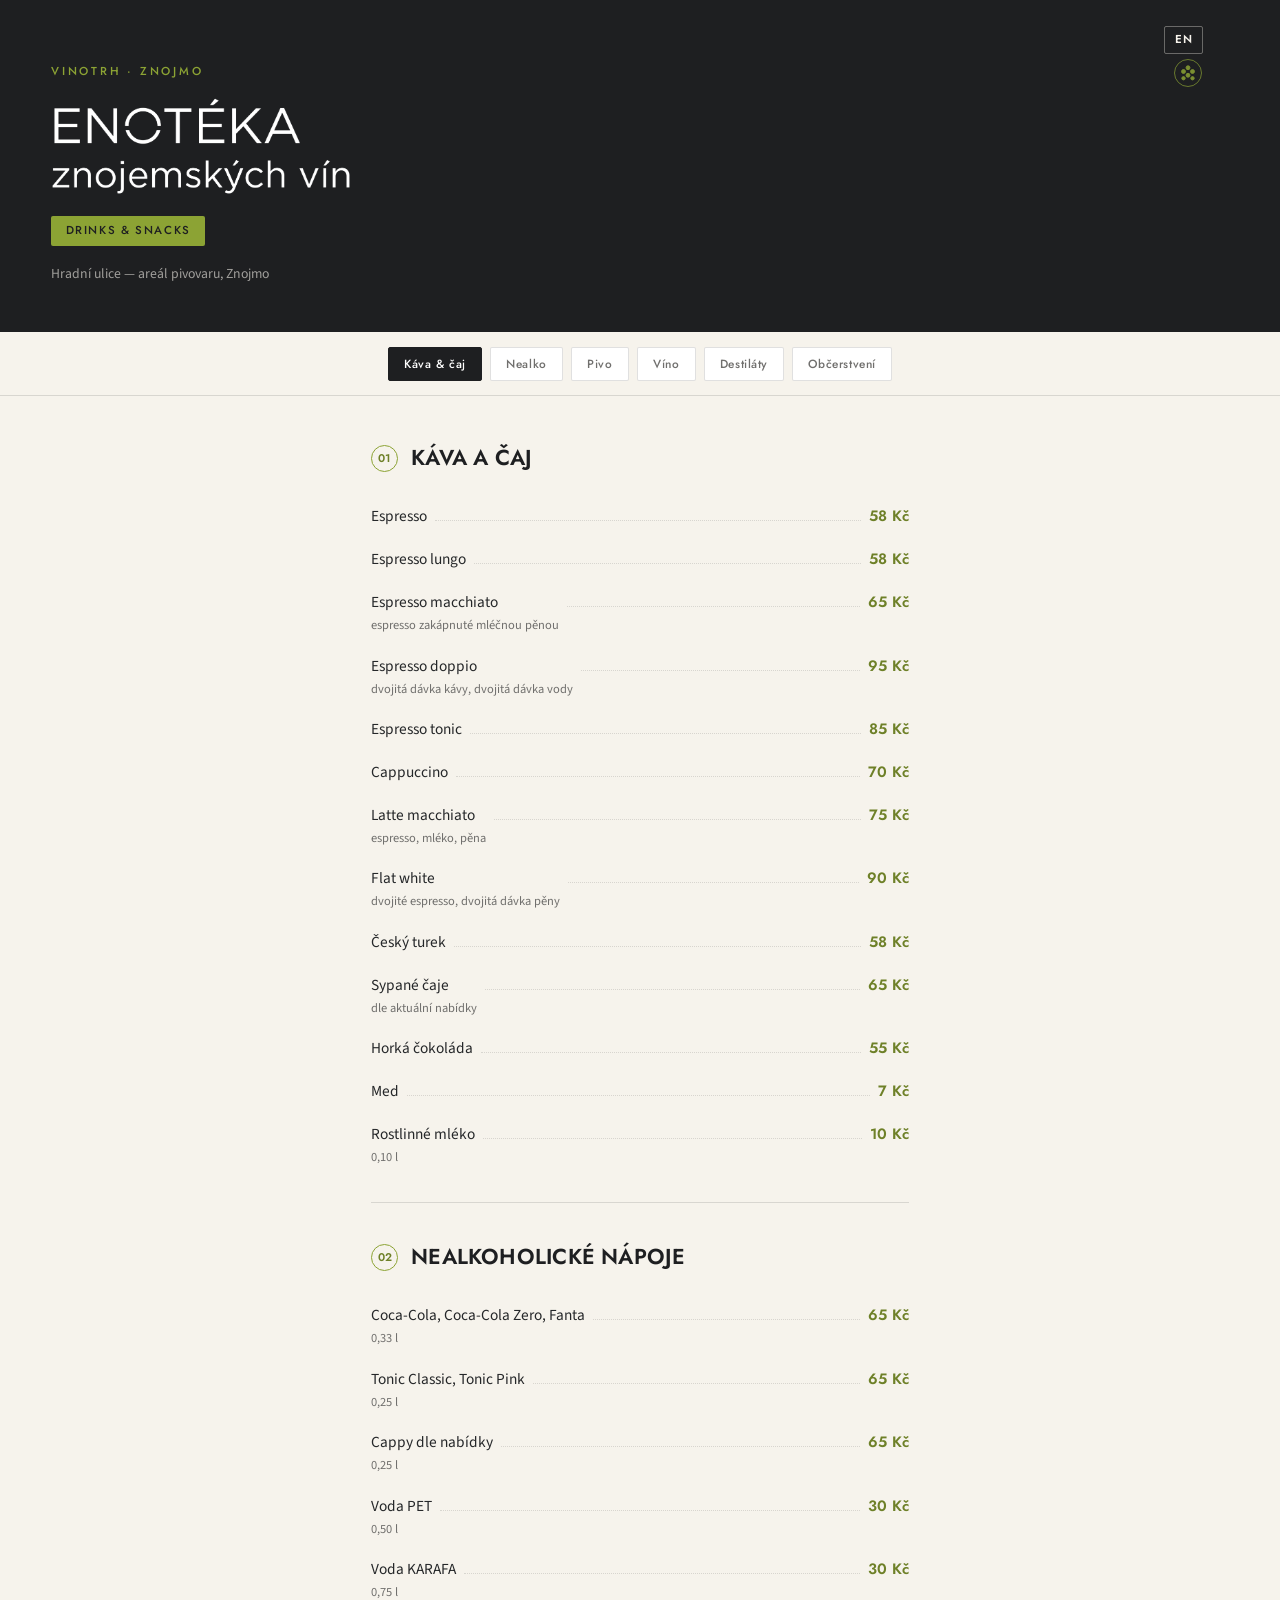
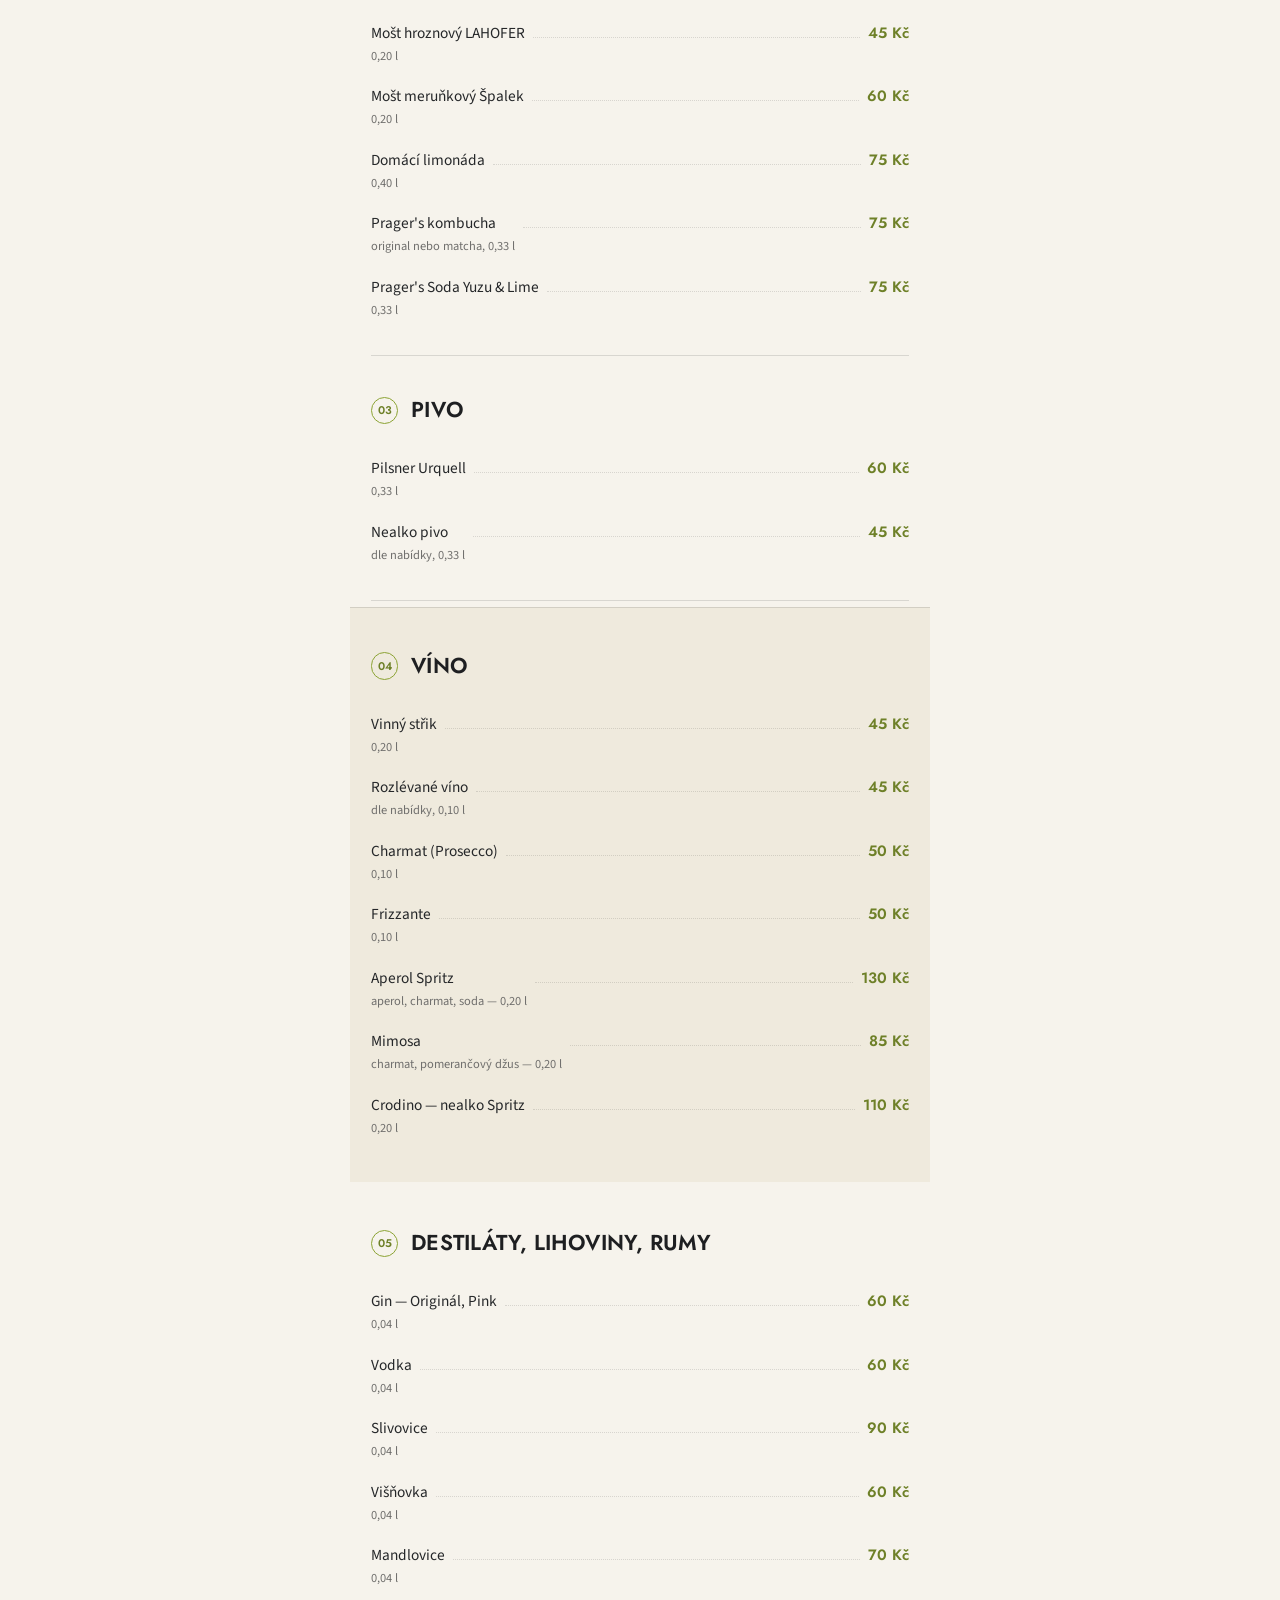
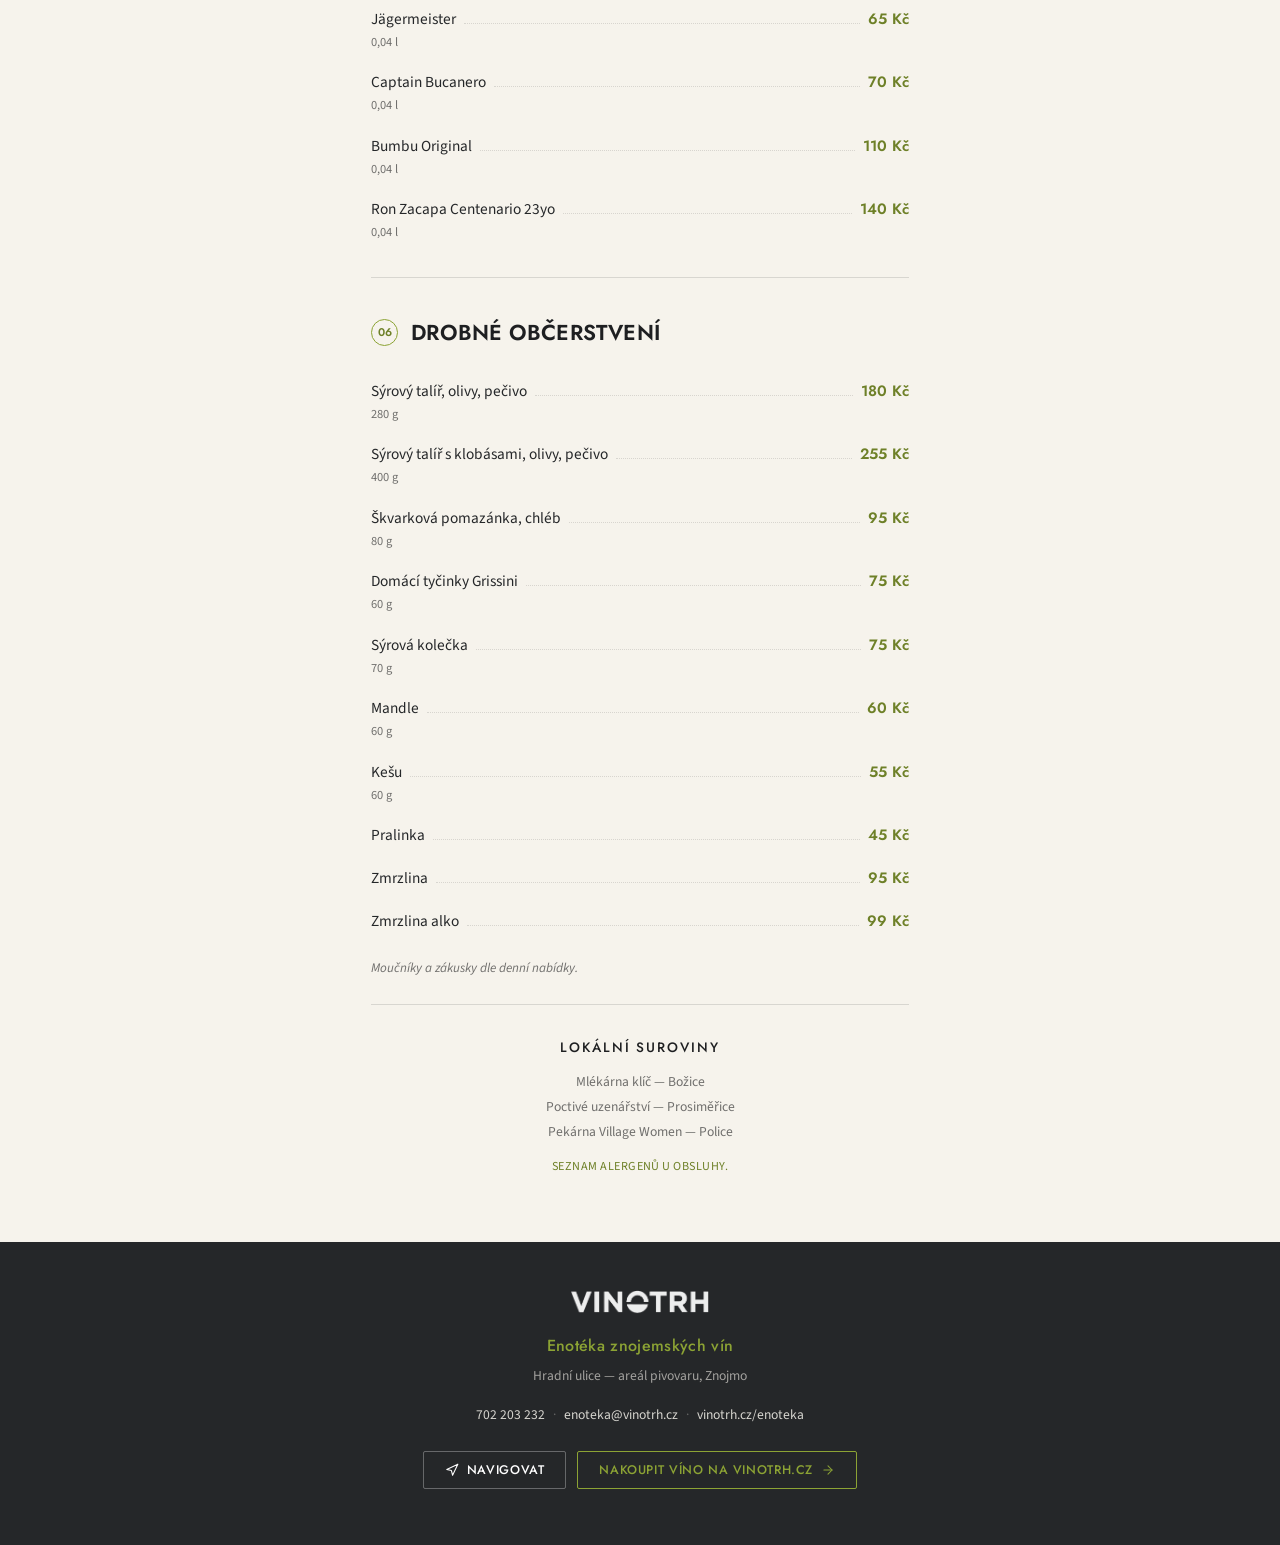
==== commit 21cb90e9: "Přidat Prager's kombucha a přesunout přepínač jazyka doprava Nová položka Prager's kombucha (75 Kč, " ====
--- a/index.html
+++ b/index.html
@@ -7,6 +7,10 @@
   <meta name="description" content="Digitální nápojový lístek Enotéky znojemských vín — Hradní ulice, areál pivovaru, Znojmo. Káva, víno, pivo, destiláty a drobné občerstvení." />
   <meta name="theme-color" content="#3D1A1A" />
 
+  <link rel="alternate" hreflang="cs" href="https://menu.vinotrh.cz/" />
+  <link rel="alternate" hreflang="en" href="https://menu.vinotrh.cz/en/" />
+  <link rel="alternate" hreflang="x-default" href="https://menu.vinotrh.cz/" />
+
   <link rel="preconnect" href="https://fonts.googleapis.com" />
   <link rel="preconnect" href="https://fonts.gstatic.com" crossorigin />
   <link href="https://fonts.googleapis.com/css2?family=Jost:wght@400;500;600;700&family=Source+Sans+3:wght@400;600;700&display=swap" rel="stylesheet" />
@@ -18,6 +22,7 @@
 
   <!-- HEADER -->
   <header class="menu-header">
+    <a class="menu-header__lang" href="/en/" hreflang="en">EN</a>
     <div class="menu-header__inner">
       <p class="menu-header__eyebrow">Vinotrh · Znojmo</p>
       <h1 class="menu-header__title">
@@ -168,7 +173,7 @@
           <span class="menu-item__price">75 Kč</span>
         </li>
         <li class="menu-item">
-          <span class="menu-item__name">Prager's <em>original nebo matcha, 0,33 l</em></span>
+          <span class="menu-item__name">Prager's kombucha <em>original nebo matcha, 0,33 l</em></span>
           <span class="menu-item__dots"></span>
           <span class="menu-item__price">75 Kč</span>
         </li>
@@ -396,5 +401,11 @@
   </footer>
 
   <script src="assets/js/main.js"></script>
+
+  <!-- Vercel Web Analytics -->
+  <script>
+    window.va = window.va || function () { (window.vaq = window.vaq || []).push(arguments); };
+  </script>
+  <script defer src="/_vercel/insights/script.js"></script>
 </body>
 </html>
--- a/assets/css/style.css
+++ b/assets/css/style.css
@@ -87,9 +87,30 @@
   max-width: 22rem;
 }
 
+.menu-header__lang {
+  position: absolute;
+  top: 1.6rem;
+  right: 6%;
+  z-index: 2;
+  font-family: var(--font-display);
+  font-size: 0.72rem;
+  font-weight: 600;
+  letter-spacing: 0.08em;
+  color: var(--color-cream);
+  border: 1px solid rgba(246,243,236,0.35);
+  border-radius: 2px;
+  padding: 0.3rem 0.6rem;
+  transition: border-color 0.25s ease, color 0.25s ease;
+}
+
+.menu-header__lang:hover {
+  border-color: var(--color-olive);
+  color: var(--color-olive);
+}
+
 .menu-header__mark {
   position: absolute;
-  top: 1.6rem;
+  top: 3.6rem;
   right: 6%;
   width: 30px;
   height: 30px;
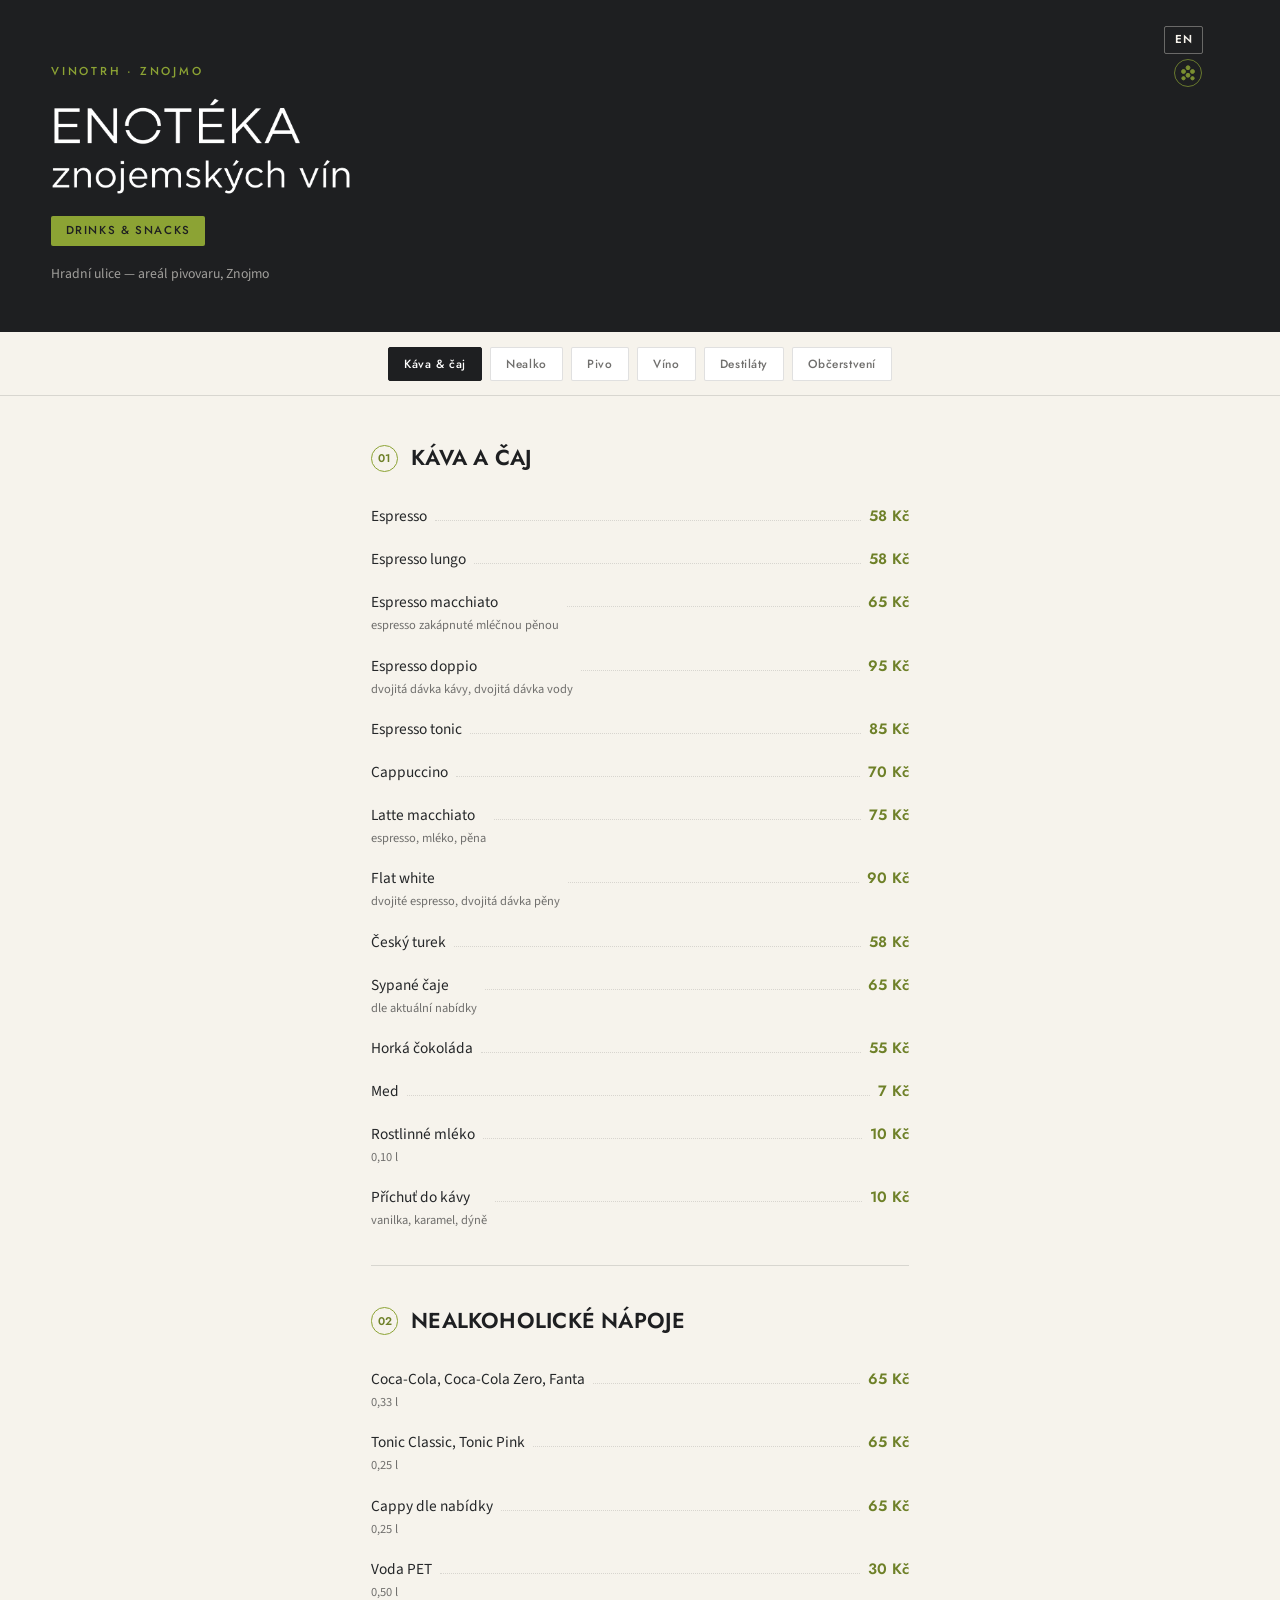
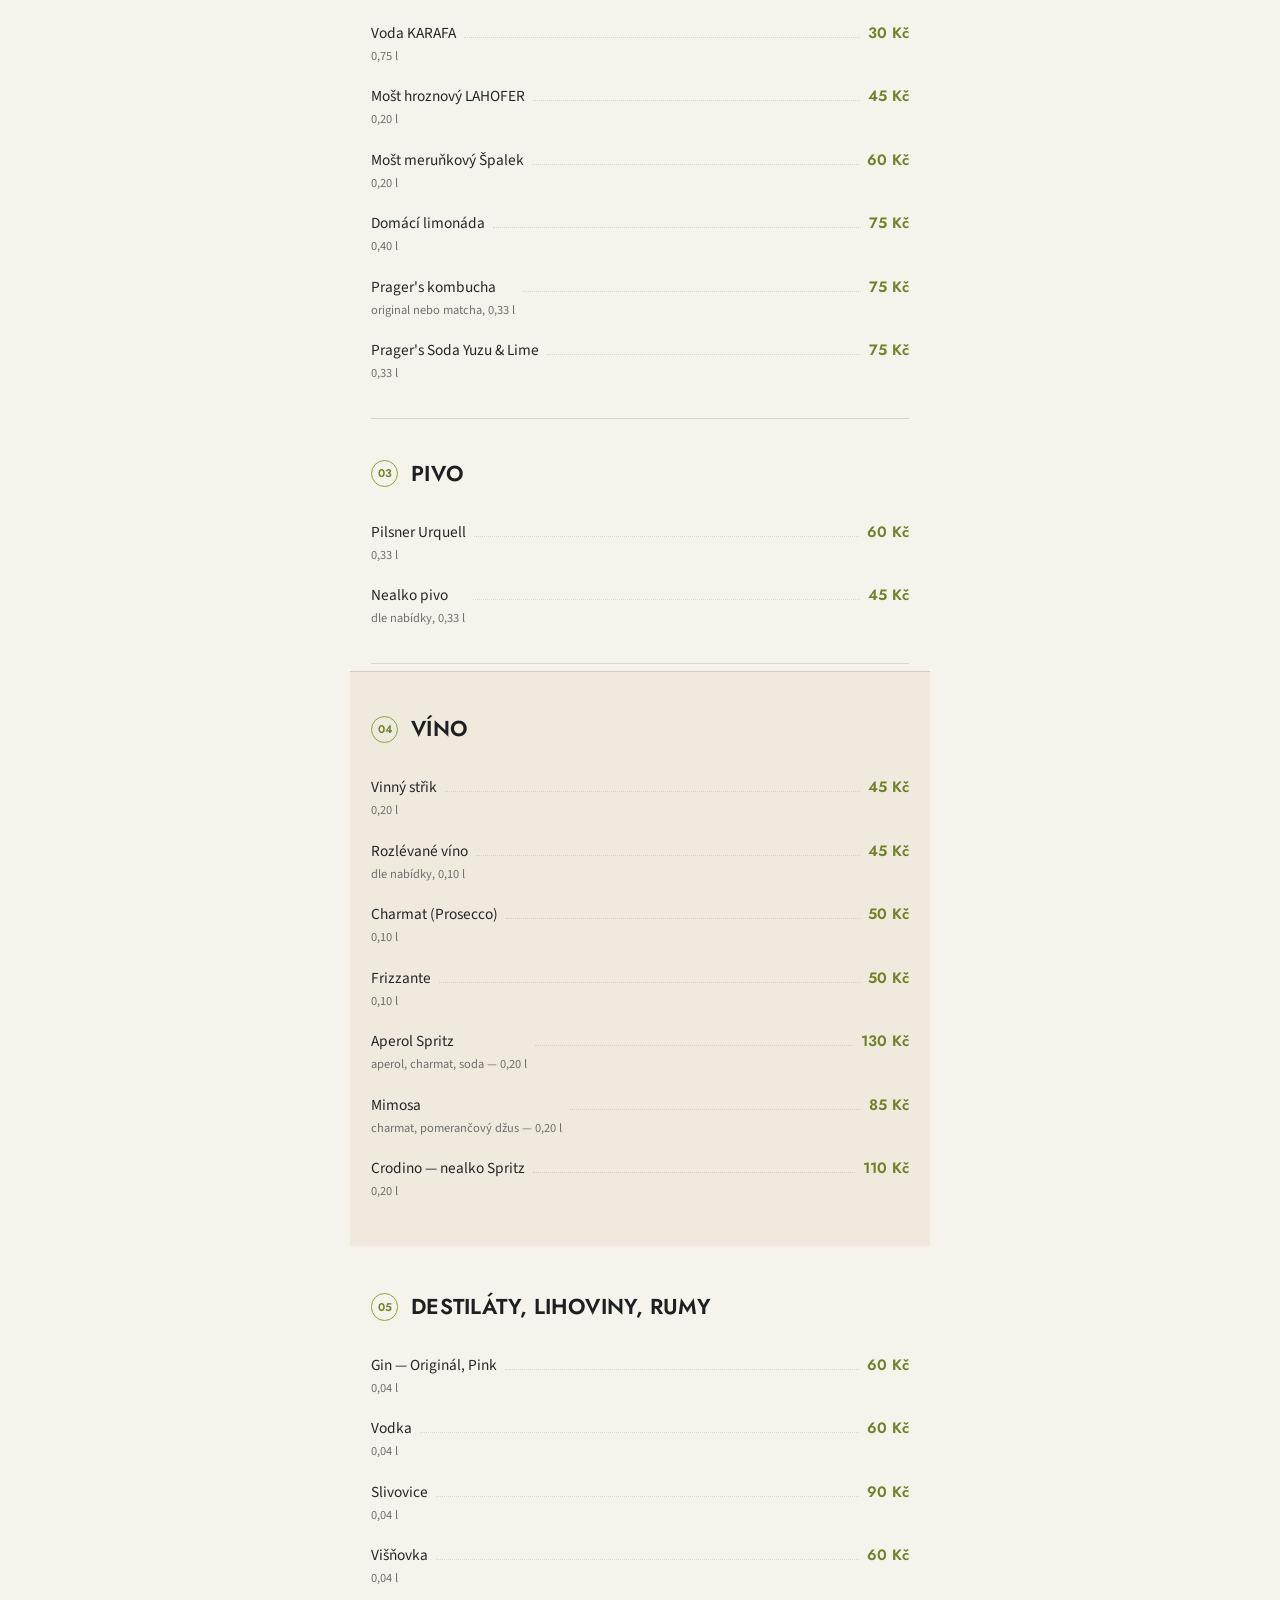
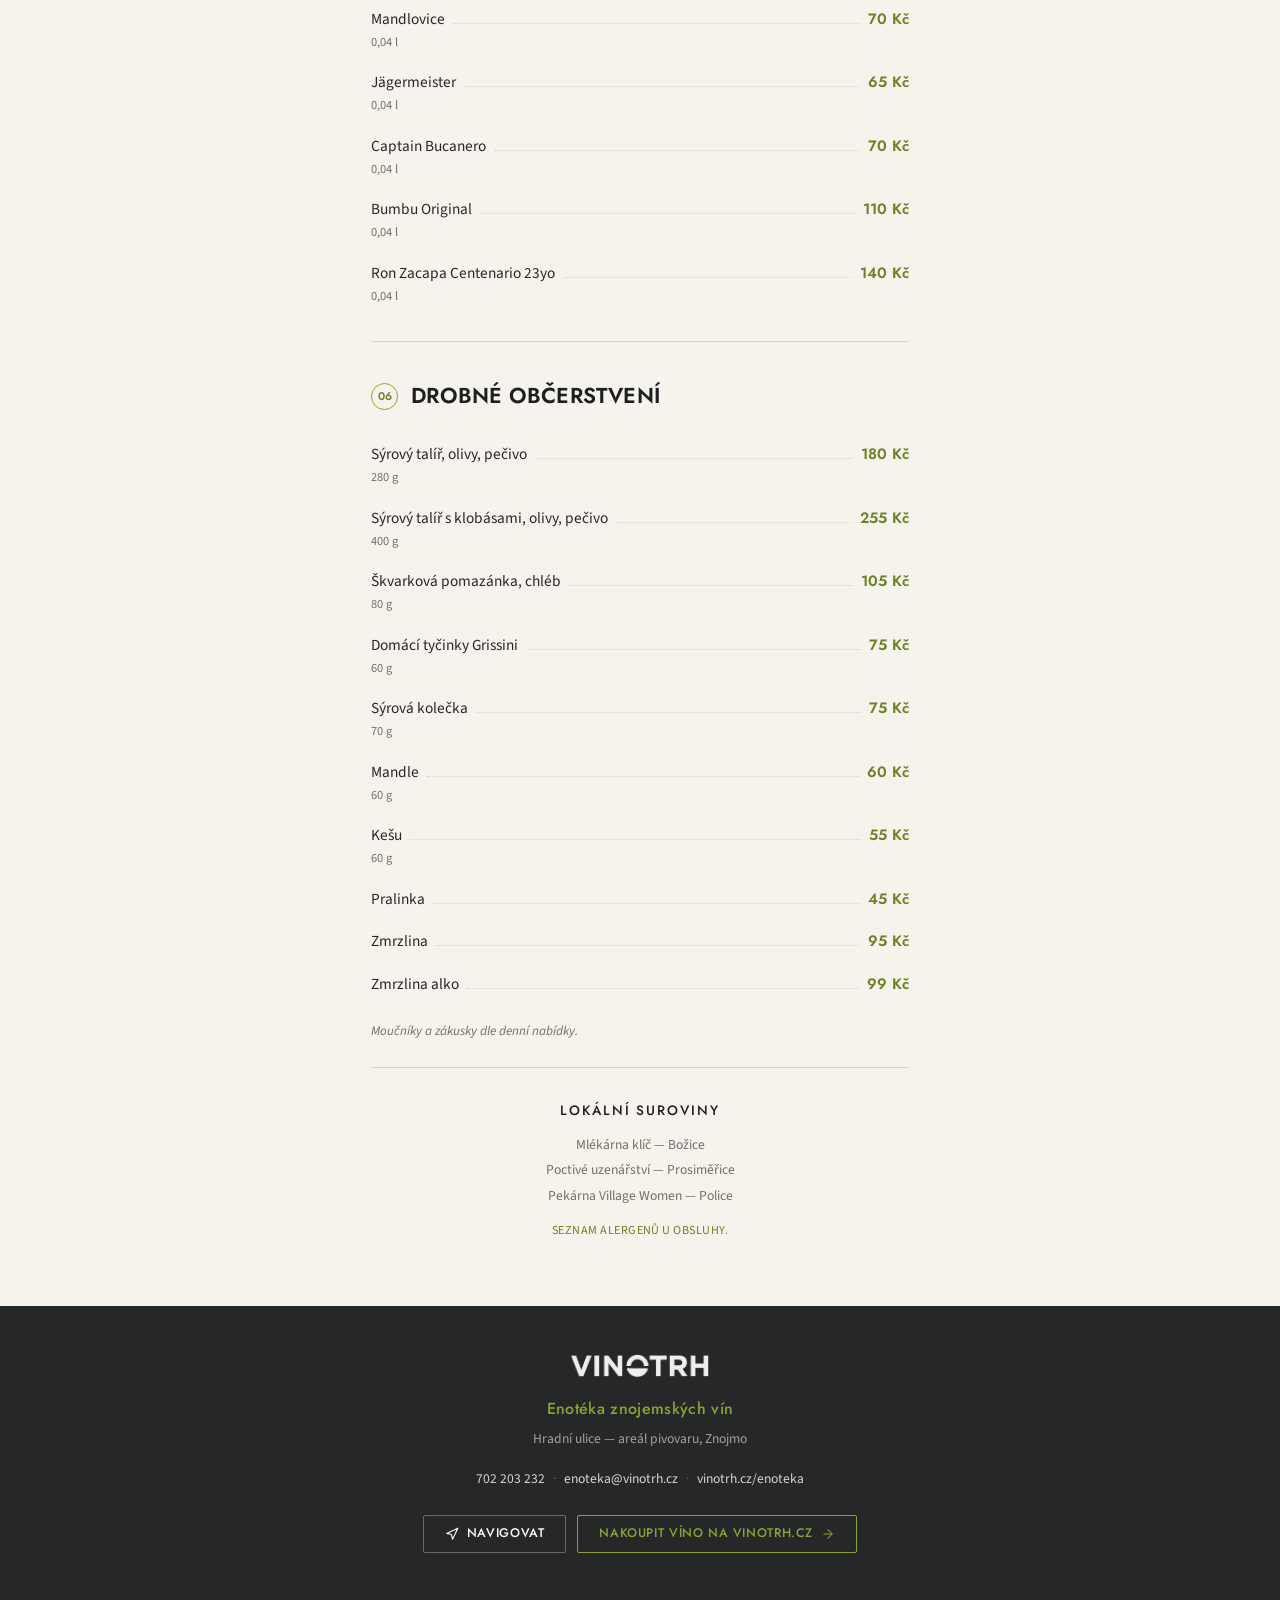
==== commit 84fadb80: "Zdražit škvarkovou pomazánku na 105 Kč a přidat příchutě do kávy Co-Authored-By: Claude Opus 5.5 <no" ====
--- a/index.html
+++ b/index.html
@@ -125,6 +125,11 @@
           <span class="menu-item__dots"></span>
           <span class="menu-item__price">10 Kč</span>
         </li>
+        <li class="menu-item">
+          <span class="menu-item__name">Příchuť do kávy <em>vanilka, karamel, dýně</em></span>
+          <span class="menu-item__dots"></span>
+          <span class="menu-item__price">10 Kč</span>
+        </li>
       </ul>
     </section>
 
@@ -313,7 +318,7 @@
         <li class="menu-item">
           <span class="menu-item__name">Škvarková pomazánka, chléb <em>80 g</em></span>
           <span class="menu-item__dots"></span>
-          <span class="menu-item__price">95 Kč</span>
+          <span class="menu-item__price">105 Kč</span>
         </li>
         <li class="menu-item">
           <span class="menu-item__name">Domácí tyčinky Grissini <em>60 g</em></span>
